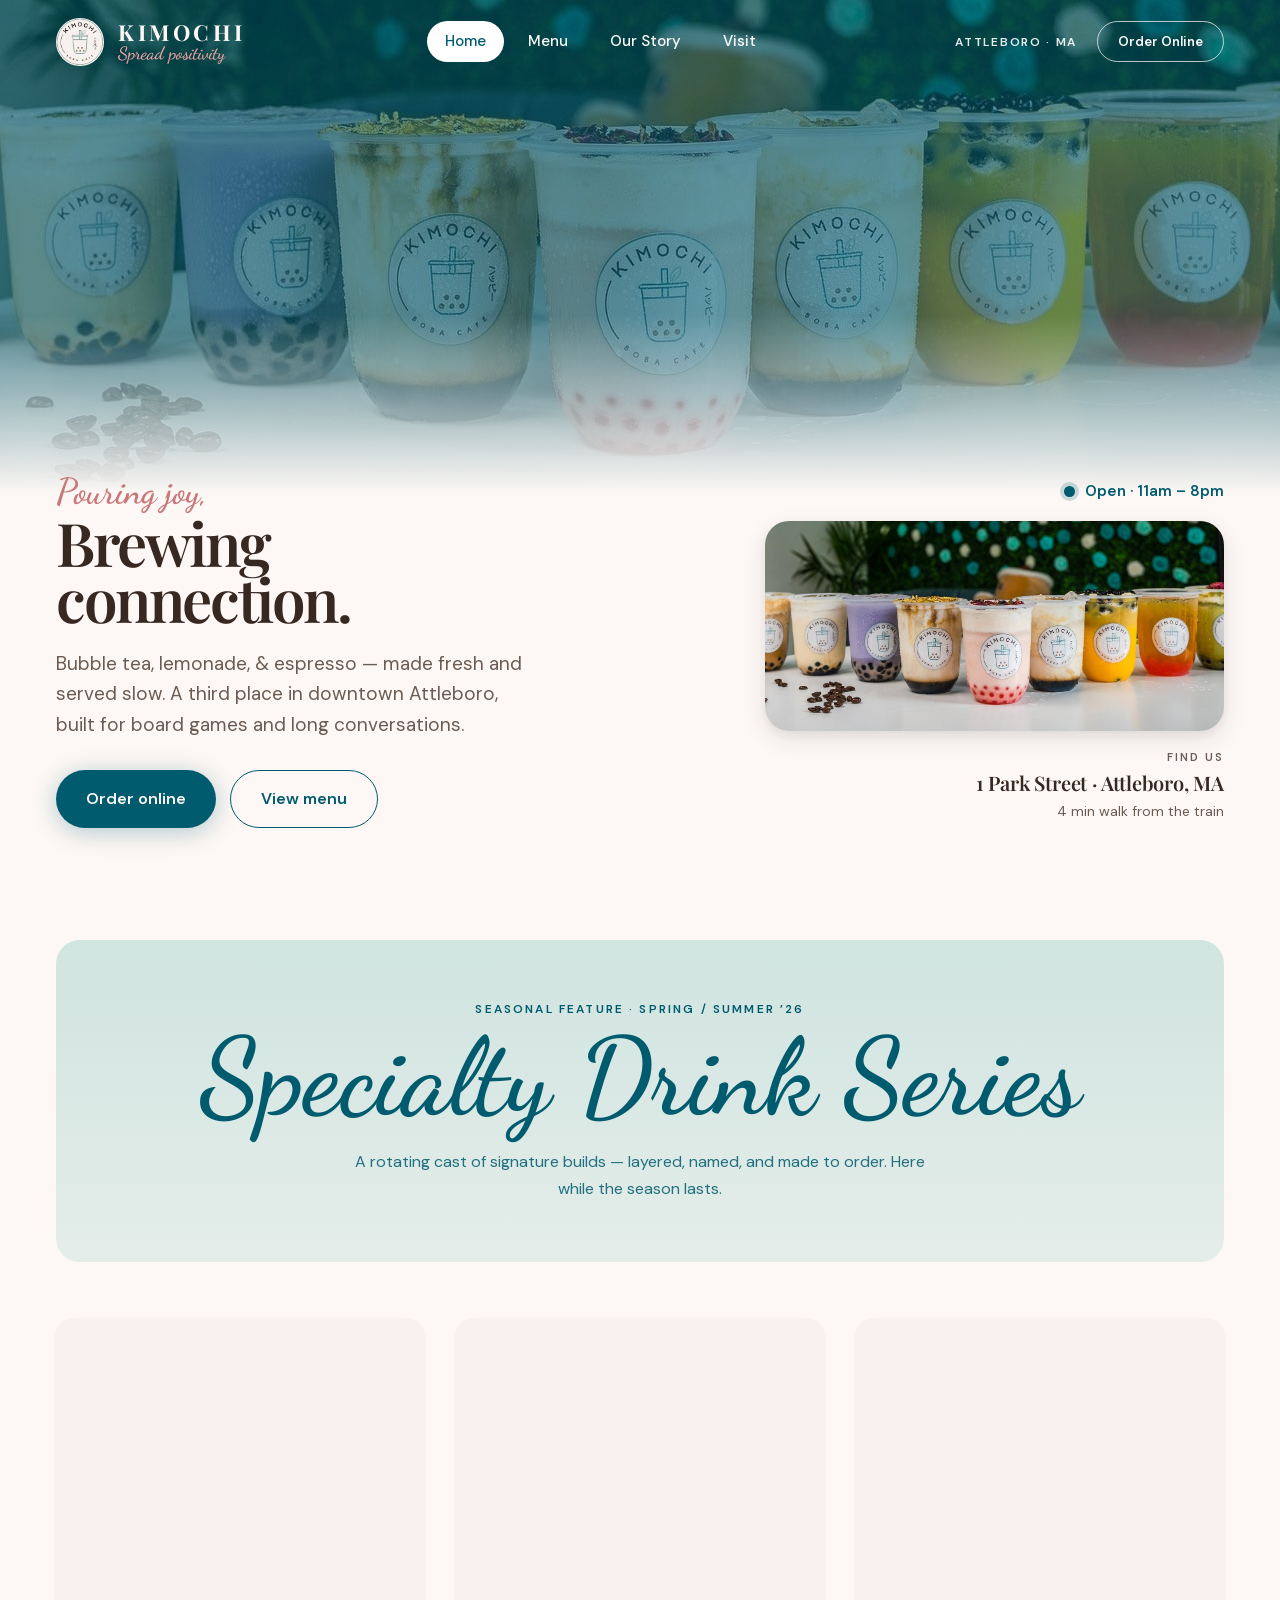
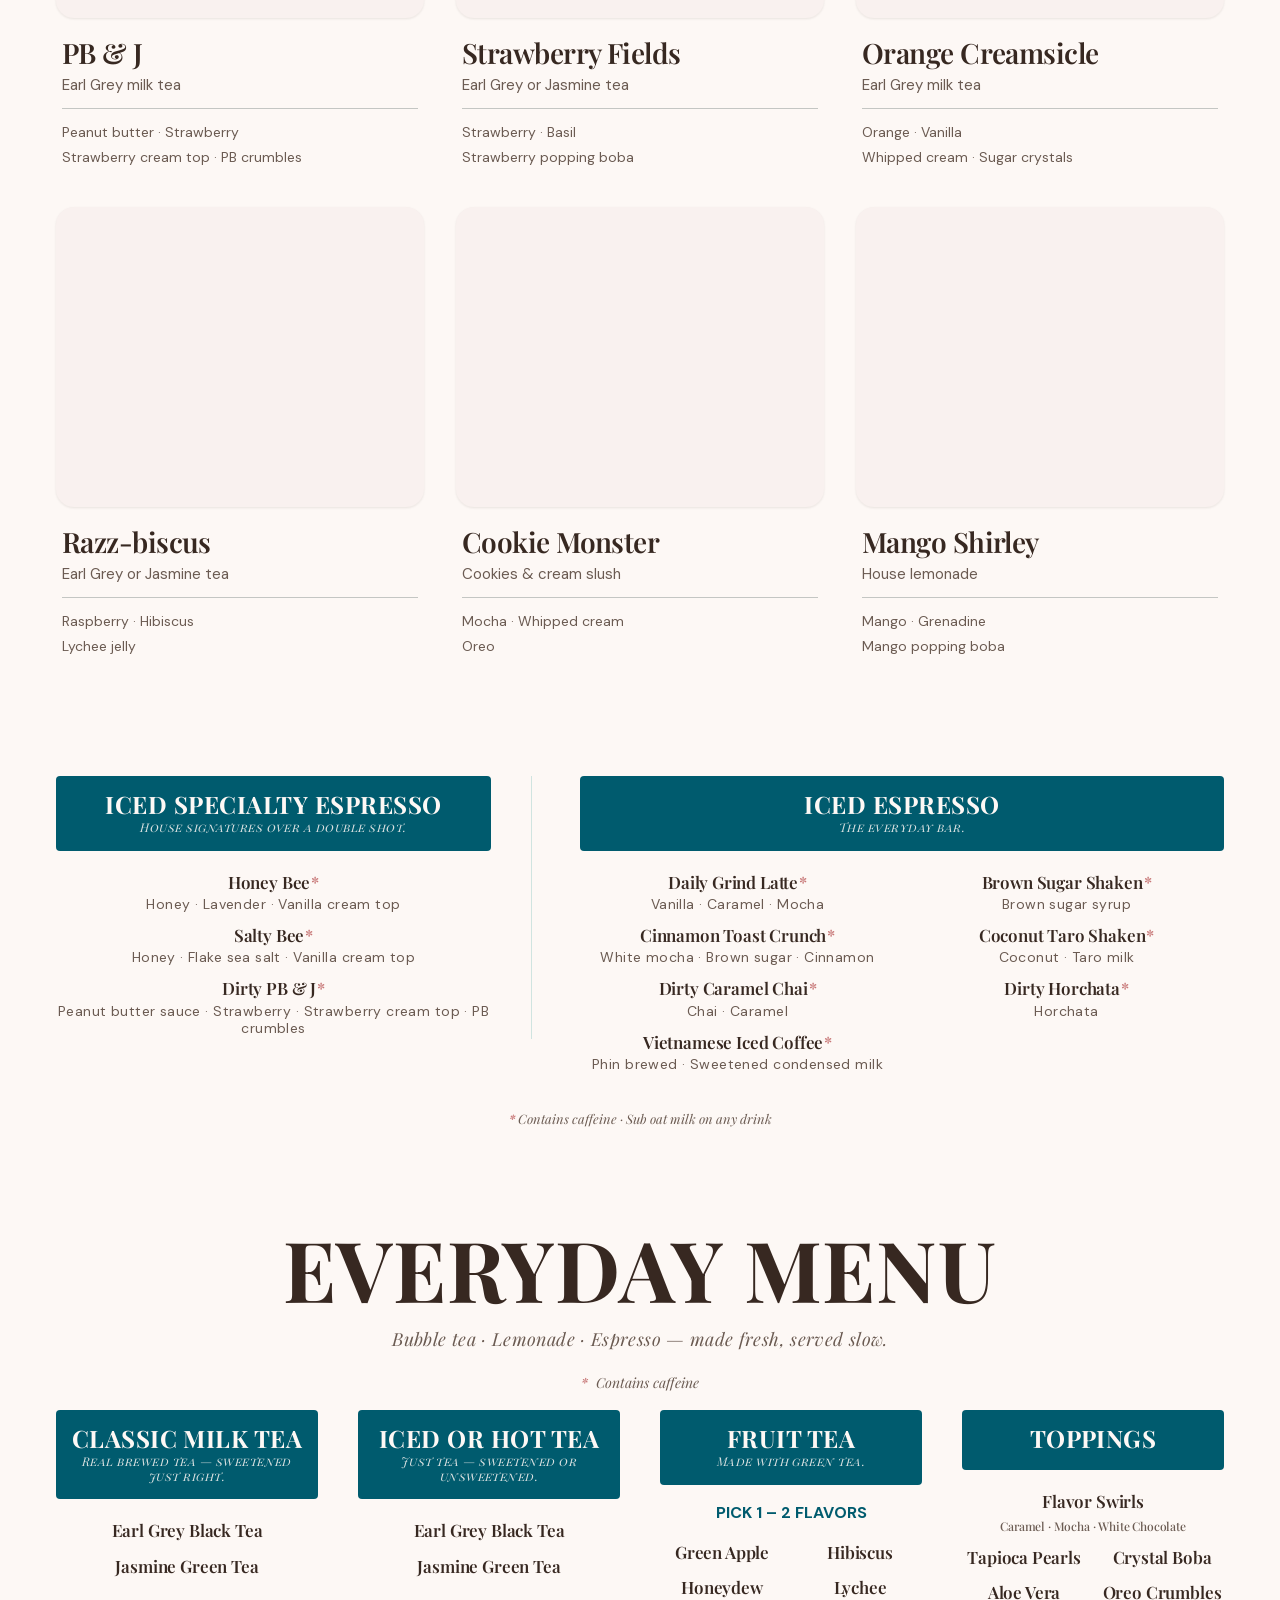
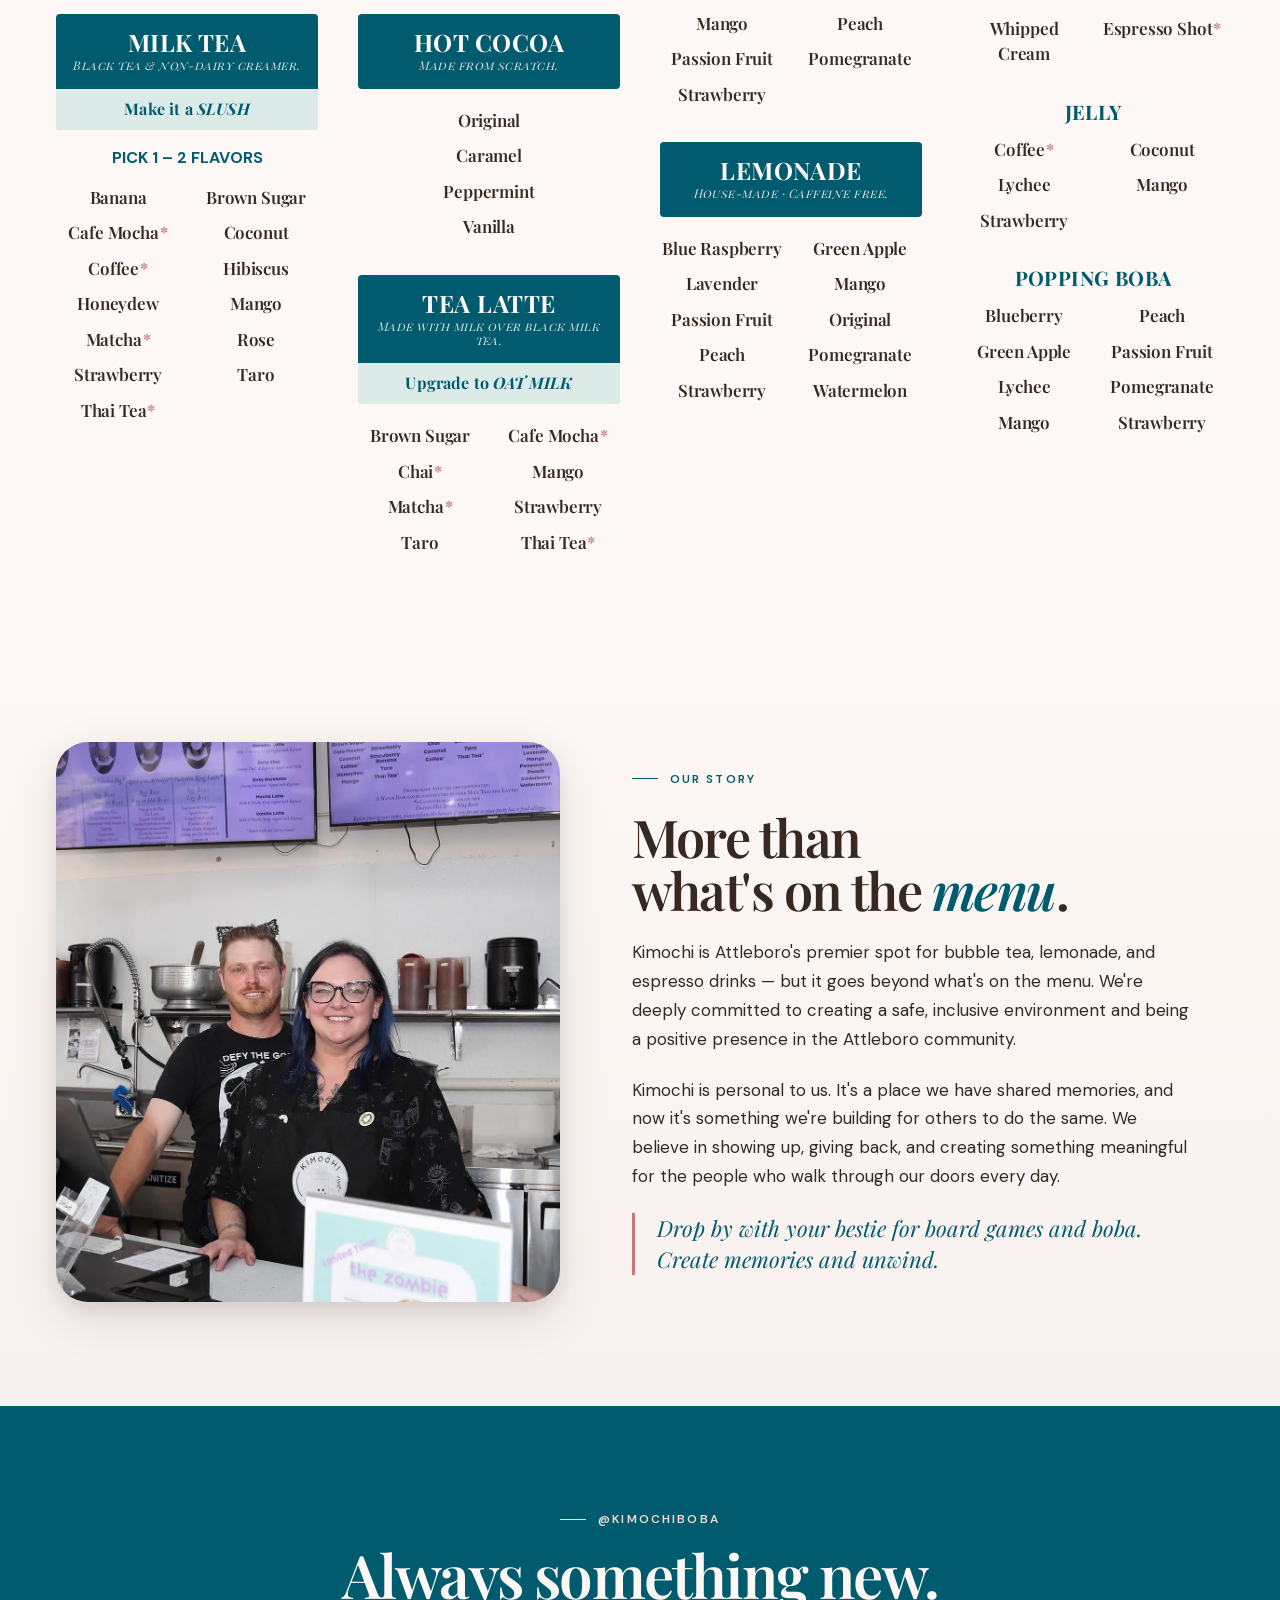
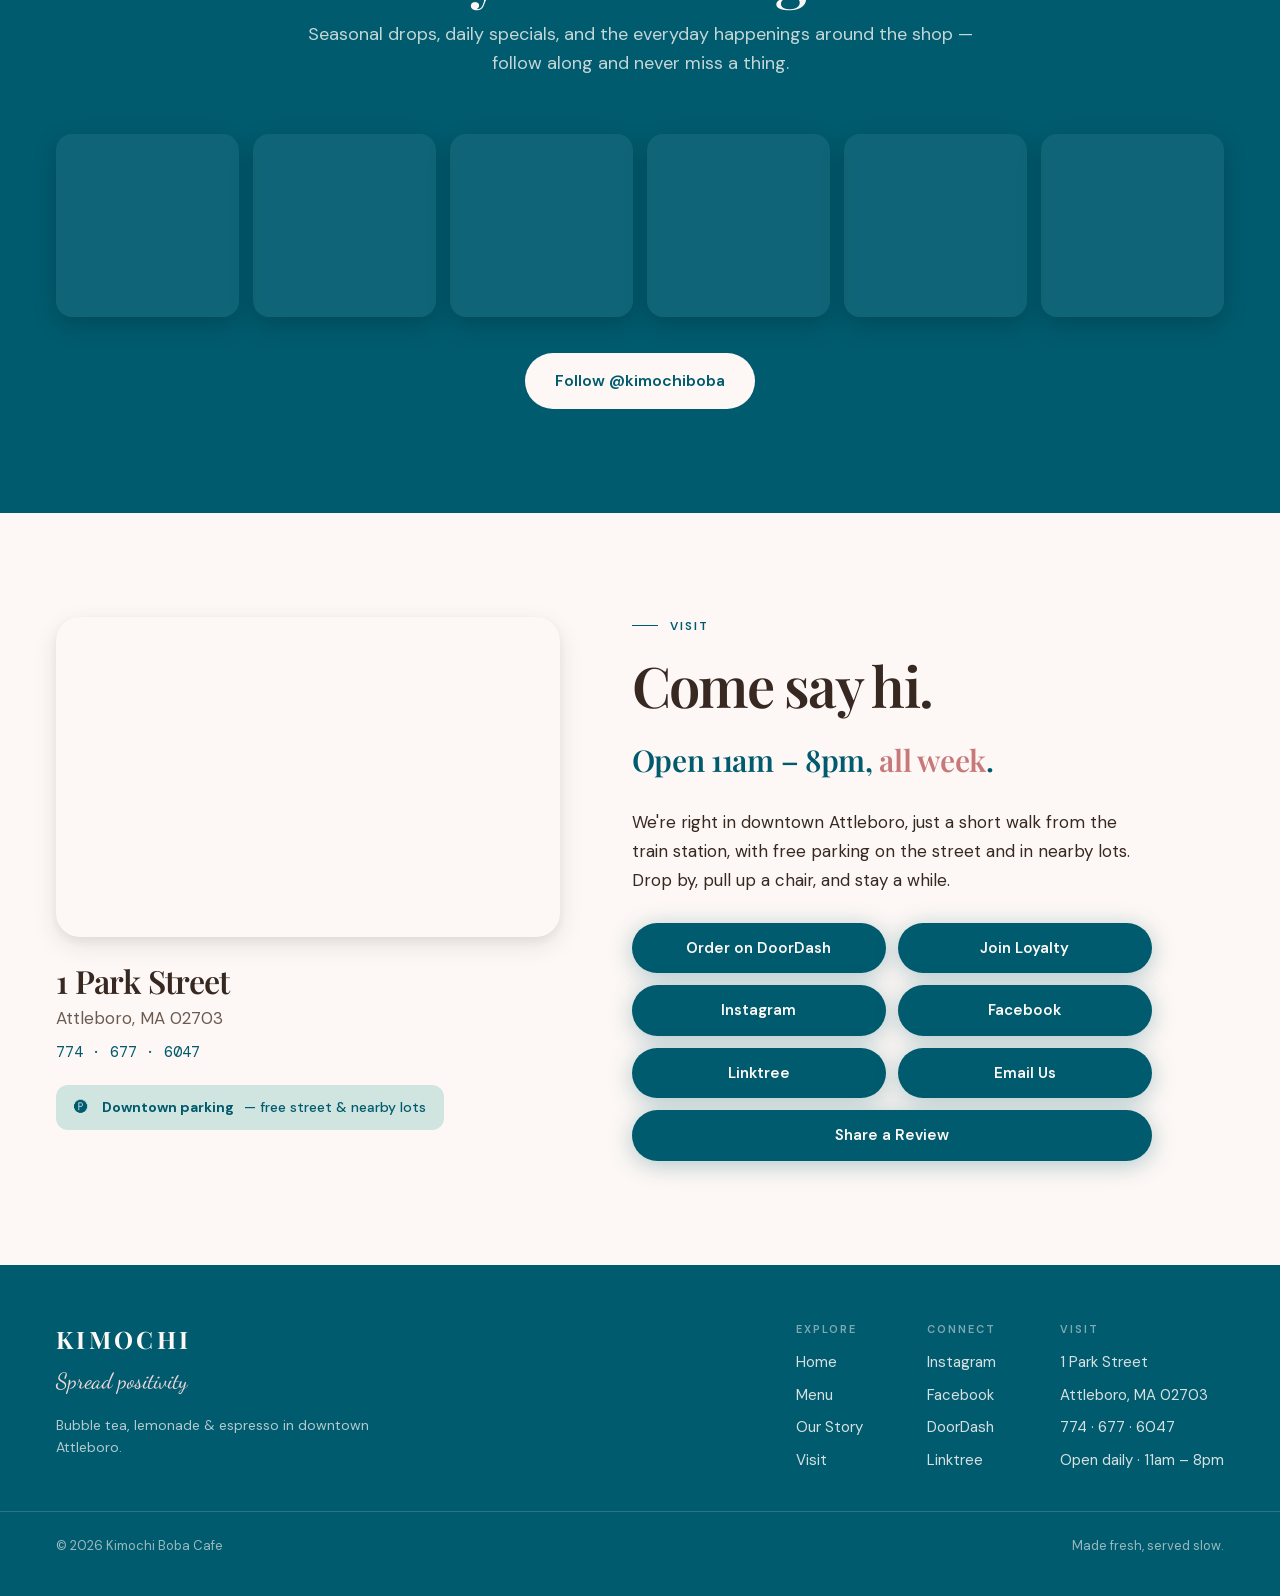
==== index.html @ 14c28354 "cleaned up folder" ====
<!DOCTYPE html>
<html lang="en">
<head>
  <meta charset="utf-8">
  <meta name="viewport" content="width=device-width, initial-scale=1">
  <title>Kimochi Boba Cafe · Attleboro, MA</title>
  <link rel="stylesheet" href="styles.css">
</head>
<body>

  <!-- ───────────── Header ───────────── -->
  <header class="site-header">
    <a class="brand" href="#home">
      <img class="brand-logo" src="assets/logo.jpg" alt="Kimochi Boba Cafe">
      <span class="brand-text">
        <span class="brand-name">Kimochi</span>
        <span class="brand-tagline">Spread positivity</span>
      </span>
    </a>
    <nav class="nav">
      <a href="#home" class="active">Home</a>
      <a href="#menu">Menu</a>
      <a href="#story">Our Story</a>
      <a href="#visit">Visit</a>
    </nav>
    <div class="header-right">
      <span class="header-locale">Attleboro · MA</span>
      <a class="btn btn--sm btn--ghost-light" href="#" id="order-btn">Order Online</a>
    </div>
  </header>

  <!-- ───────────── Hero ───────────── -->
  <section id="home" class="hero" data-screen-label="Hero">
    <div class="hero-photo" aria-hidden="true">
      <div class="hero-scrim"></div>
    </div>
    <div class="hero-content">
      <div class="hero-main">
        <span class="hero-script">Pouring joy,</span>
        <h1 class="hero-title">Brewing<br>connection.</h1>
        <p class="hero-lead">Bubble tea, lemonade, &amp; espresso — made fresh and served slow. A third place in downtown Attleboro, built for board games and long conversations.</p>
        <div class="hero-ctas">
          <a class="btn btn--primary btn--lg" href="#">Order online</a>
          <a class="btn btn--ghost btn--lg" href="#menu">View menu</a>
        </div>
      </div>
      <div class="hero-aside">
        <span class="hero-status">
          <span class="status-dot"></span>Open · 11am – 8pm
        </span>
        <div class="hero-map">
          <img src="assets/hero-image.jpg" style="width:100%;height:100%;object-fit:cover;display:block" alt="">
        </div>
        <div class="hero-find">
          <span class="find-label">Find us</span>
          <span class="find-address">1 Park Street · Attleboro, MA</span>
          <span class="find-note">4 min walk from the train</span>
        </div>
      </div>
    </div>
  </section>

  <!-- ───────────── Menu (rendered by site-components.js) ───────────── -->
  <section id="menu" class="menu-section" data-screen-label="Menu"></section>

  <!-- ───────────── Our Story ───────────── -->
  <section id="story" class="section story" data-screen-label="Our Story">
    <div class="wrap story-inner">
      <div class="story-media">
        <div class="story-photo">
          <img src="assets/kimochi owners.jpg" style="width:100%;height:100%;object-fit:cover;display:block" alt="Kimochi owners">
        </div>
        <div class="story-ring" aria-hidden="true"></div>
      </div>
      <div class="story-text">
        <span class="eyebrow">Our Story</span>
        <h2 class="story-title">More than<br>what's on the <em>menu</em>.</h2>
        <p>Kimochi is Attleboro's premier spot for bubble tea, lemonade, and espresso drinks — but it goes beyond what's on the menu. We're deeply committed to creating a safe, inclusive environment and being a positive presence in the Attleboro community.</p>
        <p>Kimochi is personal to us. It's a place we have shared memories, and now it's something we're building for others to do the same. We believe in showing up, giving back, and creating something meaningful for the people who walk through our doors every day.</p>
        <p class="story-quote">Drop by with your bestie for board games and boba. Create memories and unwind.</p>
      </div>
    </div>
  </section>

  <!-- ───────────── Instagram ───────────── -->
  <section id="instagram" class="section instagram" data-screen-label="Instagram">
    <div class="wrap">
      <div class="section-head">
        <span class="eyebrow">@kimochiboba</span>
        <h2 class="section-title">Always something new.</h2>
        <p class="section-lead">Seasonal drops, daily specials, and the everyday happenings around the shop — follow along and never miss a thing.</p>
      </div>
      <div class="instagram-grid">
        <div class="instagram-cell"></div>
        <div class="instagram-cell"></div>
        <div class="instagram-cell"></div>
        <div class="instagram-cell"></div>
        <div class="instagram-cell"></div>
        <div class="instagram-cell"></div>
      </div>
      <div class="instagram-footer">
        <a class="btn btn--primary btn--lg" href="https://instagram.com/kimochiboba" target="_blank" rel="noopener">Follow @kimochiboba</a>
      </div>
    </div>
  </section>

  <!-- ───────────── Visit ───────────── -->
  <section id="visit" class="section visit" data-screen-label="Visit">
    <div class="wrap visit-inner">
      <div class="visit-left">
        <div class="visit-map"></div>
        <div class="visit-address">
          <h3>1 Park Street</h3>
          <p>Attleboro, MA 02703</p>
          <a href="tel:7746776047">774 · 677 · 6047</a>
        </div>
        <span class="visit-parking">🅟&#xFE0E;&nbsp; <b>Downtown parking</b> — free street &amp; nearby lots</span>
      </div>
      <div class="visit-right">
        <span class="eyebrow">Visit</span>
        <h2 class="visit-title">Come say hi.</h2>
        <p class="visit-hours">Open 11am – 8pm, <span>all week</span>.</p>
        <p class="visit-copy">We're right in downtown Attleboro, just a short walk from the train station, with free parking on the street and in nearby lots. Drop by, pull up a chair, and stay a while.</p>
        <div class="visit-actions">
          <a class="btn btn--primary" href="#">Order on DoorDash</a>
          <a class="btn btn--primary" href="#">Join Loyalty</a>
          <a class="btn btn--primary" href="https://instagram.com/kimochiboba" target="_blank" rel="noopener">Instagram</a>
          <a class="btn btn--primary" href="#">Facebook</a>
          <a class="btn btn--primary" href="#">Linktree</a>
          <a class="btn btn--primary" href="mailto:hello@kimochiboba.com">Email Us</a>
          <a class="btn btn--primary btn--wide" href="#">Share a Review</a>
        </div>
      </div>
    </div>
  </section>

  <!-- ───────────── Footer ───────────── -->
  <footer class="footer">
    <div class="wrap footer-inner">
      <div class="footer-brand">
        <span class="footer-name">Kimochi</span>
        <span class="footer-tagline">Spread positivity</span>
        <p style="font-size:14px;color:rgba(253,248,245,0.7);margin:8px 0 0;line-height:1.6">Bubble tea, lemonade &amp; espresso in downtown Attleboro.</p>
      </div>
      <div class="footer-cols">
        <div class="footer-col">
          <h5>Explore</h5>
          <a href="#home">Home</a>
          <a href="#menu">Menu</a>
          <a href="#story">Our Story</a>
          <a href="#visit">Visit</a>
        </div>
        <div class="footer-col">
          <h5>Connect</h5>
          <a href="https://instagram.com/kimochiboba" target="_blank" rel="noopener">Instagram</a>
          <a href="#">Facebook</a>
          <a href="#">DoorDash</a>
          <a href="#">Linktree</a>
        </div>
        <div class="footer-col">
          <h5>Visit</h5>
          <span>1 Park Street</span>
          <span>Attleboro, MA 02703</span>
          <span>774 · 677 · 6047</span>
          <span>Open daily · 11am – 8pm</span>
        </div>
      </div>
    </div>
    <div class="wrap footer-base">
      <span>© 2026 Kimochi Boba Cafe</span>
      <span>Made fresh, served slow.</span>
    </div>
  </footer>

  <script src="menu-data.js"></script>
  <script src="site-components.js"></script>
</body>
</html>
---- styles.css ----
/* Menu page — scoped styles atop tokens (reuses hp-header from hero-styles.css) */
/* ============================================================
   Kimochi Boba Cafe — Design Tokens
   Logo-accurate: matcha-sage primary, blush ring accent,
   warm cream base, warm rose Japanese script red.
   ============================================================ */

/* --- Webfonts (local) ----------------------------------------- */
@font-face {
  font-family: "Playfair Display";
  src: url("fonts/PlayfairDisplay-VariableFont_wght.ttf") format("truetype-variations");
  font-weight: 400 900;
  font-style: normal;
  font-display: swap;
}

@font-face {
  font-family: "Playfair Display";
  src: url("fonts/PlayfairDisplay-Italic-VariableFont_wght.ttf") format("truetype-variations");
  font-weight: 400 900;
  font-style: italic;
  font-display: swap;
}

@font-face {
  font-family: "Dancing Script";
  src: url("fonts/DancingScript-VariableFont_wght.ttf") format("truetype-variations");
  font-weight: 400 700;
  font-style: normal;
  font-display: swap;
}

/* DM Sans and DM Mono are loaded from Google Fonts because the user
   did not provide those font files. Include the line below in <head>:
   <link rel="stylesheet"
     href="https://fonts.googleapis.com/css2?family=DM+Mono:wght@400;500&family=DM+Sans:wght@400;500;600;700&display=swap">
*/

:root {
  /* ----- Color · Base (warm neutrals from logo interior) ----- */
  --color-cream: #FDF8F5;
  /* page bg — warm off-white */
  --color-milk: #F9F1EF;
  /* secondary warm surface */
  --color-pearl: #FFFFFF;
  /* pure white cards */
  --color-ink: #372821;
  /* primary text — warm near-black */
  --color-stone: #6B5B52;
  /* secondary text / muted */
  --color-fog: #C4C6C3;
  /* logo ring — borders, dividers */

  /* ----- Color · Brand Matcha (primary — logo cup/leaf) ----- */
  --color-matcha: #005B6E;
  /* primary deep teal */
  --color-matcha-light: #4B8A95;
  /* mid */
  --color-matcha-pale: #D0E4E0;
  /* leaf wash */
  --color-matcha-dark: #00485A;
  /* cta */
  --color-matcha-deep: #003442;
  /* hover / active */

  /* ----- Color · Brand Blush (accent — logo ring) ----- */
  --color-blush: #F2EAE8;
  --color-blush-mid: #E0D0CC;
  --color-blush-deep: #C4A8A4;

  /* ----- Color · Brand Rose (logo Japanese script red) ----- */
  --color-rose: #C87878;
  --color-rose-light: #F2DADA;
  --color-rose-dark: #9E4C4C;

  /* ----- Color · Drink Flavors ----- */
  --color-mango: #F0C060;
  --color-mango-light: #FAE8B0;
  --color-mango-dark: #C8902A;

  --color-taro: #C9A8D4;
  --color-taro-light: #EBD9F4;
  --color-taro-dark: #8B6BA8;

  --color-brown-sugar: #8B5E3C;
  --color-brown-sugar-light: #D4A882;

  /* ----- Color · Semantic ----- */
  --bg: var(--color-cream);
  --surface: var(--color-pearl);
  --surface-alt: var(--color-milk);
  --fg: var(--color-ink);
  --fg-muted: var(--color-stone);
  --fg-disabled: var(--color-fog);
  --border: var(--color-fog);
  --accent-primary: var(--color-matcha);
  --accent-secondary: var(--color-blush);
  --accent-highlight: var(--color-rose);
  --cta: var(--color-matcha);
  --cta-hover: var(--color-matcha-dark);
  --cta-fg: var(--color-cream);

  /* ----- Type · Families ----- */
  --font-display: "Playfair Display", Georgia, "Times New Roman", serif;
  --font-body: "DM Sans", "Helvetica Neue", Arial, sans-serif;
  --font-accent: "Dancing Script", "Brush Script MT", cursive;
  --font-mono: "DM Mono", ui-monospace, "SF Mono", Menlo, monospace;

  /* ----- Type · Sizes ----- */
  --fs-xs: 0.75rem;
  /* 12px */
  --fs-sm: 0.875rem;
  /* 14px */
  --fs-base: 1rem;
  /* 16px */
  --fs-md: 1.125rem;
  /* 18px */
  --fs-lg: 1.25rem;
  /* 20px */
  --fs-xl: 1.5rem;
  /* 24px */
  --fs-2xl: 2rem;
  /* 32px */
  --fs-3xl: 2.5rem;
  /* 40px */
  --fs-4xl: 3.5rem;
  /* 56px */
  --fs-5xl: 5rem;
  /* 80px */

  /* ----- Type · Weights ----- */
  --fw-regular: 400;
  --fw-medium: 500;
  --fw-semibold: 600;
  --fw-bold: 700;
  --fw-extrabold: 800;

  /* ----- Type · Line height ----- */
  --lh-tight: 1.15;
  --lh-snug: 1.3;
  --lh-normal: 1.5;
  --lh-relaxed: 1.7;
  --lh-loose: 2;

  /* ----- Type · Tracking ----- */
  --ls-tight: -0.03em;
  --ls-normal: 0em;
  --ls-wide: 0.06em;
  --ls-widest: 0.15em;

  /* ----- Spacing scale ----- */
  --space-1: 4px;
  --space-2: 8px;
  --space-3: 12px;
  --space-4: 16px;
  --space-5: 20px;
  --space-6: 24px;
  --space-8: 32px;
  --space-10: 40px;
  --space-12: 48px;
  --space-16: 64px;
  --space-20: 80px;
  --space-24: 96px;
  --space-32: 128px;

  /* ----- Border radius ----- */
  --radius-none: 0px;
  --radius-sm: 6px;
  --radius-base: 12px;
  --radius-md: 16px;
  --radius-lg: 24px;
  --radius-xl: 32px;
  --radius-pill: 9999px;
  --radius-circle: 50%;

  /* ----- Borders ----- */
  --bw-thin: 1px;
  --bw-base: 1.5px;
  --bw-thick: 2px;

  /* ----- Shadows ----- */
  --shadow-sm: 0 1px 3px rgba(45, 40, 37, 0.06), 0 1px 2px rgba(45, 40, 37, 0.04);
  --shadow-base: 0 4px 12px rgba(45, 40, 37, 0.08), 0 2px 4px rgba(45, 40, 37, 0.04);
  --shadow-md: 0 8px 24px rgba(45, 40, 37, 0.10), 0 4px 8px rgba(45, 40, 37, 0.06);
  --shadow-lg: 0 16px 48px rgba(45, 40, 37, 0.12), 0 8px 16px rgba(45, 40, 37, 0.08);
  --shadow-matcha-glow: 0 4px 24px rgba(0, 91, 110, 0.30);
  --shadow-blush-glow: 0 4px 20px rgba(194, 168, 164, 0.40);

  /* ----- Motion ----- */
  --dur-instant: 80ms;
  --dur-fast: 150ms;
  --dur-base: 250ms;
  --dur-slow: 400ms;
  --dur-slower: 600ms;
  --ease-out: cubic-bezier(0.0, 0.0, 0.2, 1);
  --ease-in-out: cubic-bezier(0.4, 0.0, 0.2, 1);
  --ease-spring: cubic-bezier(0.34, 1.56, 0.64, 1);
  --ease-bounce: cubic-bezier(0.68, -0.55, 0.265, 1.55);

  /* ----- Breakpoints (reference) ----- */
  --bp-sm: 480px;
  --bp-md: 768px;
  --bp-lg: 1024px;
  --bp-xl: 1280px;
  --bp-2xl: 1536px;

  /* ----- z-index ----- */
  --z-base: 0;
  --z-raised: 10;
  --z-dropdown: 100;
  --z-sticky: 200;
  --z-overlay: 300;
  --z-modal: 400;
  --z-toast: 500;
}

/* ============================================================
   Semantic element styles — drop-in base for any HTML doc
   ============================================================ */

html,
body {
  background: var(--bg);
  color: var(--fg);
  font-family: var(--font-body);
  font-size: var(--fs-base);
  line-height: var(--lh-normal);
  -webkit-font-smoothing: antialiased;
  text-rendering: optimizeLegibility;
}

h1,
h2,
h3,
h4 {
  font-family: var(--font-display);
  color: var(--fg);
  line-height: var(--lh-tight);
  letter-spacing: var(--ls-tight);
  margin: 0;
  font-weight: var(--fw-semibold);
}

h1 {
  font-size: var(--fs-4xl);
}

h2 {
  font-size: var(--fs-3xl);
}

h3 {
  font-size: var(--fs-2xl);
}

h4 {
  font-size: var(--fs-xl);
  font-weight: var(--fw-medium);
}

h5,
h6 {
  font-family: var(--font-body);
  font-weight: var(--fw-semibold);
  letter-spacing: var(--ls-widest);
  text-transform: uppercase;
  font-size: var(--fs-sm);
  color: var(--fg-muted);
  margin: 0;
}

p {
  font-size: var(--fs-base);
  line-height: var(--lh-relaxed);
  color: var(--fg);
  margin: 0;
}

.lead {
  font-size: var(--fs-md);
  line-height: var(--lh-relaxed);
  color: var(--fg-muted);
}

.script {
  font-family: var(--font-accent);
  font-weight: var(--fw-regular);
  color: var(--accent-highlight);
  font-size: var(--fs-2xl);
  line-height: var(--lh-snug);
}

.eyebrow {
  font-family: var(--font-body);
  font-size: var(--fs-xs);
  font-weight: var(--fw-semibold);
  letter-spacing: var(--ls-widest);
  text-transform: uppercase;
  color: var(--accent-primary);
}

code,
kbd,
samp,
pre,
.price {
  font-family: var(--font-mono);
  font-size: 0.95em;
}

a {
  color: var(--accent-primary);
  text-decoration: underline;
  text-underline-offset: 3px;
  text-decoration-thickness: 1px;
  text-decoration-color: color-mix(in srgb, var(--accent-primary) 40%, transparent);
  transition: color var(--dur-fast) var(--ease-out),
    text-decoration-color var(--dur-fast) var(--ease-out);
}

a:hover {
  color: var(--cta-hover);
  text-decoration-color: currentColor;
}

hr {
  border: 0;
  border-top: var(--bw-thin) solid var(--border);
  margin: var(--space-8) 0;
}

::selection {
  background: var(--color-matcha-pale);
  color: var(--color-matcha);
}

/* Focus ring + form-input focus glow keep the new teal alpha */
:root {
  --focus-ring: 0 0 0 3px rgba(0, 91, 110, 0.22);
}

/* latin-ext */
@font-face {
  font-family: 'DM Mono';
  font-style: normal;
  font-weight: 400;
  font-display: swap;
  src: url("fonts/dm-mono-400-latin-ext.woff2") format('woff2');
  unicode-range: U+0100-02BA, U+02BD-02C5, U+02C7-02CC, U+02CE-02D7, U+02DD-02FF, U+0304, U+0308, U+0329, U+1D00-1DBF, U+1E00-1E9F, U+1EF2-1EFF, U+2020, U+20A0-20AB, U+20AD-20C0, U+2113, U+2C60-2C7F, U+A720-A7FF;
}

/* latin */
@font-face {
  font-family: 'DM Mono';
  font-style: normal;
  font-weight: 400;
  font-display: swap;
  src: url("fonts/dm-mono-400-latin.woff2") format('woff2');
  unicode-range: U+0000-00FF, U+0131, U+0152-0153, U+02BB-02BC, U+02C6, U+02DA, U+02DC, U+0304, U+0308, U+0329, U+2000-206F, U+20AC, U+2122, U+2191, U+2193, U+2212, U+2215, U+FEFF, U+FFFD;
}

/* latin-ext */
@font-face {
  font-family: 'DM Mono';
  font-style: normal;
  font-weight: 500;
  font-display: swap;
  src: url("fonts/dm-mono-500-latin-ext.woff2") format('woff2');
  unicode-range: U+0100-02BA, U+02BD-02C5, U+02C7-02CC, U+02CE-02D7, U+02DD-02FF, U+0304, U+0308, U+0329, U+1D00-1DBF, U+1E00-1E9F, U+1EF2-1EFF, U+2020, U+20A0-20AB, U+20AD-20C0, U+2113, U+2C60-2C7F, U+A720-A7FF;
}

/* latin */
@font-face {
  font-family: 'DM Mono';
  font-style: normal;
  font-weight: 500;
  font-display: swap;
  src: url("fonts/dm-mono-500-latin.woff2") format('woff2');
  unicode-range: U+0000-00FF, U+0131, U+0152-0153, U+02BB-02BC, U+02C6, U+02DA, U+02DC, U+0304, U+0308, U+0329, U+2000-206F, U+20AC, U+2122, U+2191, U+2193, U+2212, U+2215, U+FEFF, U+FFFD;
}

/* latin-ext */
@font-face {
  font-family: 'DM Sans';
  font-style: normal;
  font-weight: 400;
  font-display: swap;
  src: url("fonts/dm-sans-400-latin-ext.woff2") format('woff2');
  unicode-range: U+0100-02BA, U+02BD-02C5, U+02C7-02CC, U+02CE-02D7, U+02DD-02FF, U+0304, U+0308, U+0329, U+1D00-1DBF, U+1E00-1E9F, U+1EF2-1EFF, U+2020, U+20A0-20AB, U+20AD-20C0, U+2113, U+2C60-2C7F, U+A720-A7FF;
}

/* latin */
@font-face {
  font-family: 'DM Sans';
  font-style: normal;
  font-weight: 400;
  font-display: swap;
  src: url("fonts/dm-sans-400-latin.woff2") format('woff2');
  unicode-range: U+0000-00FF, U+0131, U+0152-0153, U+02BB-02BC, U+02C6, U+02DA, U+02DC, U+0304, U+0308, U+0329, U+2000-206F, U+20AC, U+2122, U+2191, U+2193, U+2212, U+2215, U+FEFF, U+FFFD;
}

/* latin-ext */
@font-face {
  font-family: 'DM Sans';
  font-style: normal;
  font-weight: 500;
  font-display: swap;
  src: url("fonts/dm-sans-400-latin-ext.woff2") format('woff2');
  unicode-range: U+0100-02BA, U+02BD-02C5, U+02C7-02CC, U+02CE-02D7, U+02DD-02FF, U+0304, U+0308, U+0329, U+1D00-1DBF, U+1E00-1E9F, U+1EF2-1EFF, U+2020, U+20A0-20AB, U+20AD-20C0, U+2113, U+2C60-2C7F, U+A720-A7FF;
}

/* latin */
@font-face {
  font-family: 'DM Sans';
  font-style: normal;
  font-weight: 500;
  font-display: swap;
  src: url("fonts/dm-sans-400-latin.woff2") format('woff2');
  unicode-range: U+0000-00FF, U+0131, U+0152-0153, U+02BB-02BC, U+02C6, U+02DA, U+02DC, U+0304, U+0308, U+0329, U+2000-206F, U+20AC, U+2122, U+2191, U+2193, U+2212, U+2215, U+FEFF, U+FFFD;
}

/* latin-ext */
@font-face {
  font-family: 'DM Sans';
  font-style: normal;
  font-weight: 600;
  font-display: swap;
  src: url("fonts/dm-sans-400-latin-ext.woff2") format('woff2');
  unicode-range: U+0100-02BA, U+02BD-02C5, U+02C7-02CC, U+02CE-02D7, U+02DD-02FF, U+0304, U+0308, U+0329, U+1D00-1DBF, U+1E00-1E9F, U+1EF2-1EFF, U+2020, U+20A0-20AB, U+20AD-20C0, U+2113, U+2C60-2C7F, U+A720-A7FF;
}

/* latin */
@font-face {
  font-family: 'DM Sans';
  font-style: normal;
  font-weight: 600;
  font-display: swap;
  src: url("fonts/dm-sans-400-latin.woff2") format('woff2');
  unicode-range: U+0000-00FF, U+0131, U+0152-0153, U+02BB-02BC, U+02C6, U+02DA, U+02DC, U+0304, U+0308, U+0329, U+2000-206F, U+20AC, U+2122, U+2191, U+2193, U+2212, U+2215, U+FEFF, U+FFFD;
}

/* latin-ext */
@font-face {
  font-family: 'DM Sans';
  font-style: normal;
  font-weight: 700;
  font-display: swap;
  src: url("fonts/dm-sans-400-latin-ext.woff2") format('woff2');
  unicode-range: U+0100-02BA, U+02BD-02C5, U+02C7-02CC, U+02CE-02D7, U+02DD-02FF, U+0304, U+0308, U+0329, U+1D00-1DBF, U+1E00-1E9F, U+1EF2-1EFF, U+2020, U+20A0-20AB, U+20AD-20C0, U+2113, U+2C60-2C7F, U+A720-A7FF;
}

/* latin */
@font-face {
  font-family: 'DM Sans';
  font-style: normal;
  font-weight: 700;
  font-display: swap;
  src: url("fonts/dm-sans-400-latin.woff2") format('woff2');
  unicode-range: U+0000-00FF, U+0131, U+0152-0153, U+02BB-02BC, U+02C6, U+02DA, U+02DC, U+0304, U+0308, U+0329, U+2000-206F, U+20AC, U+2122, U+2191, U+2193, U+2212, U+2215, U+FEFF, U+FFFD;
}


* {
  box-sizing: border-box;
}

/* The artboard root — fixed width, content-driven height */
.menu-page {
  position: relative;
  width: 100%;
  background: var(--bg);
  color: var(--fg);
  font-family: var(--font-body);
  overflow: hidden;
  padding-top: 80px;
}

/* ─── Shared menu hero (intro) ─── */
.menu-intro {
  position: relative;
  padding: 56px 80px 32px;
  text-align: center;
}

.menu-intro-eyebrow {
  display: inline-flex;
  align-items: center;
  gap: 12px;
  font-size: 12px;
  font-weight: 600;
  letter-spacing: 0.18em;
  text-transform: uppercase;
  color: var(--accent-primary);
  margin-bottom: 18px;
}

.menu-intro-eyebrow::before,
.menu-intro-eyebrow::after {
  content: "";
  width: 28px;
  height: 1px;
  background: var(--accent-primary);
}

.menu-intro-title {
  font-family: var(--font-display);
  font-weight: 500;
  font-size: 84px;
  line-height: 0.98;
  letter-spacing: -0.03em;
  margin: 0;
  color: var(--color-ink);
}

.menu-intro-title em {
  font-style: italic;
  color: var(--color-matcha);
}

.menu-intro-title .script {
  display: block;
  font-family: var(--font-accent);
  font-weight: 500;
  color: var(--accent-highlight);
  font-size: 56px;
  line-height: 1;
  margin-top: 8px;
  letter-spacing: 0;
}

.menu-intro-lead {
  margin: 18px auto 0;
  max-width: 560px;
  font-size: 17px;
  line-height: 1.65;
  color: var(--fg-muted);
}

/* ─── Filter chip rail (A, B) ─── */
.menu-chips {
  display: flex;
  gap: 8px;
  flex-wrap: wrap;
  justify-content: center;
  margin: 28px auto 0;
  padding: 0 80px;
}

.menu-chip {
  font-family: var(--font-body);
  font-size: 13px;
  font-weight: 500;
  padding: 9px 18px;
  border-radius: var(--radius-pill);
  border: 1px solid var(--border);
  background: var(--surface);
  color: var(--fg);
  cursor: pointer;
  transition: all .2s var(--ease-out);
}

.menu-chip:hover {
  border-color: var(--accent-primary);
  color: var(--accent-primary);
}

.menu-chip.is-active {
  background: var(--cta);
  color: var(--cta-fg);
  border-color: var(--cta);
  box-shadow: var(--shadow-matcha-glow);
}

/* Legend pill (caffeine) */
.menu-key {
  display: inline-flex;
  align-items: center;
  gap: 8px;
  font-size: 12px;
  color: var(--fg-muted);
  letter-spacing: 0.04em;
}

.menu-key-star {
  font-family: var(--font-display);
  font-weight: 600;
  color: var(--accent-highlight);
  font-size: 16px;
  line-height: 1;
}

/* ═══════════════════════════════════════════════════════
   A — Editorial column menu
   Quiet, narrow centered measure, generous whitespace.
   ═══════════════════════════════════════════════════════ */
.menu-a-body {
  max-width: 1080px;
  margin: 0 auto;
  padding: 24px 80px 96px;
}

.menu-a-section {
  padding: 56px 0;
  border-top: 1px solid var(--border);
}

.menu-a-section:first-child {
  border-top: 0;
  padding-top: 32px;
}

.menu-a-section--inner {
  display: grid;
  grid-template-columns: 280px 1fr;
  gap: 64px;
  align-items: start;
}

.menu-a-section-head {
  position: sticky;
  top: 96px;
}

.menu-a-section-num {
  font-family: var(--font-mono);
  font-size: 12px;
  color: var(--fg-muted);
  letter-spacing: 0.12em;
  display: block;
  margin-bottom: 10px;
}

.menu-a-section-name {
  font-family: var(--font-display);
  font-weight: 500;
  font-size: 38px;
  line-height: 1;
  letter-spacing: -0.02em;
  color: var(--color-ink);
  margin: 0 0 10px;
}

.menu-a-section-subtitle {
  font-size: 14px;
  line-height: 1.5;
  color: var(--fg-muted);
  font-family: var(--font-display);
  font-style: italic;
  margin: 0 0 18px;
}

.menu-a-pick-hint {
  font-family: var(--font-body);
  font-size: 11px;
  font-weight: 600;
  letter-spacing: 0.16em;
  text-transform: uppercase;
  color: var(--accent-primary);
  display: inline-flex;
  align-items: center;
  gap: 8px;
}

.menu-a-pick-hint::before {
  content: "";
  width: 16px;
  height: 1px;
  background: var(--accent-primary);
}

.menu-a-note {
  display: inline-flex;
  align-items: center;
  gap: 8px;
  margin-top: 16px;
  padding: 7px 14px;
  border-radius: var(--radius-pill);
  background: var(--color-matcha-pale);
  color: var(--color-matcha);
  font-family: var(--font-accent);
  font-size: 19px;
  font-weight: 500;
  line-height: 1;
}

.menu-a-items {
  display: grid;
  grid-template-columns: repeat(2, 1fr);
  gap: 12px 32px;
}

.menu-a-items--three {
  grid-template-columns: repeat(3, 1fr);
}

.menu-a-item {
  display: flex;
  align-items: center;
  gap: 14px;
  padding: 6px 0;
  font-size: 17px;
  color: var(--color-ink);
  font-family: var(--font-display);
  font-weight: 400;
  letter-spacing: -0.01em;
}

.menu-a-item-swatch {
  width: 18px;
  height: 18px;
  border-radius: 50%;
  flex: 0 0 18px;
  border: 1px solid rgba(45, 40, 37, 0.08);
  box-shadow: 0 1px 2px rgba(45, 40, 37, 0.08);
}

.menu-a-item-caf {
  font-family: var(--font-display);
  font-weight: 600;
  color: var(--accent-highlight);
  font-size: 14px;
  margin-left: -6px;
}

/* Toppings band — last section */
.menu-a-toppings {
  margin-top: 24px;
  padding: 56px 80px 80px;
  background: var(--color-matcha);
  color: var(--color-cream);
}

.menu-a-toppings-inner {
  max-width: 1080px;
  margin: 0 auto;
}

.menu-a-toppings-head {
  display: flex;
  align-items: baseline;
  gap: 24px;
  margin-bottom: 36px;
}

.menu-a-toppings-title {
  font-family: var(--font-display);
  font-weight: 500;
  font-size: 44px;
  line-height: 1;
  letter-spacing: -0.02em;
  color: var(--color-cream);
  margin: 0;
}

.menu-a-toppings-subtitle {
  font-family: var(--font-accent);
  font-size: 28px;
  color: #F2DADA;
  margin: 0;
}

.menu-a-toppings-grid {
  display: grid;
  grid-template-columns: 1.4fr 1fr 1fr;
  gap: 48px;
}

.menu-a-toppings-col h4 {
  font-family: var(--font-body);
  font-size: 11px;
  font-weight: 600;
  letter-spacing: 0.18em;
  text-transform: uppercase;
  color: rgba(253, 248, 245, 0.55);
  margin: 0 0 16px;
}

.menu-a-toppings-list {
  display: flex;
  flex-direction: column;
  gap: 8px;
}

.menu-a-toppings-item {
  font-family: var(--font-display);
  font-size: 18px;
  color: var(--color-cream);
}

.menu-a-toppings-item small {
  font-family: var(--font-body);
  font-size: 12px;
  color: rgba(253, 248, 245, 0.6);
  margin-left: 8px;
  letter-spacing: 0.04em;
}

/* ═══════════════════════════════════════════════════════
   B — Filterable card grid
   ═══════════════════════════════════════════════════════ */
.menu-b-body {
  max-width: 1280px;
  margin: 0 auto;
  padding: 24px 56px 96px;
}

.menu-b-grid {
  display: grid;
  grid-template-columns: repeat(3, 1fr);
  gap: 24px;
  margin-top: 16px;
}

.menu-b-card {
  background: var(--surface);
  border-radius: var(--radius-lg);
  border: 1px solid var(--border);
  padding: 24px;
  display: flex;
  flex-direction: column;
  gap: 16px;
  box-shadow: var(--shadow-sm);
  transition: transform .25s var(--ease-out), box-shadow .25s var(--ease-out);
  position: relative;
  overflow: hidden;
}

.menu-b-card:hover {
  transform: translateY(-3px);
  box-shadow: var(--shadow-base);
}

.menu-b-card--wide {
  grid-column: span 2;
}

.menu-b-card-head {
  display: flex;
  align-items: flex-start;
  justify-content: space-between;
  gap: 16px;
}

.menu-b-card-eyebrow {
  font-family: var(--font-mono);
  font-size: 11px;
  letter-spacing: 0.14em;
  text-transform: uppercase;
  color: var(--fg-muted);
}

.menu-b-card-name {
  font-family: var(--font-display);
  font-weight: 500;
  font-size: 28px;
  line-height: 1.05;
  letter-spacing: -0.02em;
  color: var(--color-ink);
  margin: 4px 0 0;
}

.menu-b-card-subtitle {
  font-family: var(--font-display);
  font-style: italic;
  font-size: 14px;
  color: var(--fg-muted);
  margin: 4px 0 0;
}

.menu-b-card-badge {
  display: inline-flex;
  align-items: center;
  gap: 6px;
  padding: 5px 11px;
  border-radius: var(--radius-pill);
  font-size: 11px;
  font-weight: 600;
  letter-spacing: 0.06em;
  background: var(--color-matcha-pale);
  color: var(--color-matcha);
  white-space: nowrap;
}

.menu-b-card-badge--blush {
  background: var(--color-blush);
  color: var(--color-rose-dark);
}

.menu-b-card-badge--mango {
  background: var(--color-mango-light);
  color: var(--color-brown-sugar);
}

.menu-b-flavors {
  display: flex;
  flex-wrap: wrap;
  gap: 6px;
}

.menu-b-flavor {
  display: inline-flex;
  align-items: center;
  gap: 7px;
  padding: 6px 12px 6px 8px;
  border-radius: var(--radius-pill);
  background: var(--color-cream);
  border: 1px solid var(--border);
  font-size: 13px;
  color: var(--color-ink);
}

.menu-b-flavor-dot {
  width: 12px;
  height: 12px;
  border-radius: 50%;
  border: 1px solid rgba(45, 40, 37, 0.08);
}

.menu-b-flavor-caf {
  color: var(--accent-highlight);
  font-weight: 600;
  font-family: var(--font-display);
  font-size: 14px;
  line-height: 0.5;
}

.menu-b-card-footer {
  display: flex;
  justify-content: space-between;
  align-items: center;
  margin-top: auto;
  padding-top: 8px;
}

.menu-b-card-footer-count {
  font-family: var(--font-mono);
  font-size: 12px;
  color: var(--fg-muted);
}

.menu-b-card-footer-cta {
  display: inline-flex;
  align-items: center;
  gap: 6px;
  font-family: var(--font-body);
  font-size: 13px;
  font-weight: 600;
  color: var(--cta);
  cursor: pointer;
}

.menu-b-card-footer-cta:hover {
  color: var(--cta-hover);
}

.menu-b-toppings-strip {
  margin-top: 40px;
  display: grid;
  grid-template-columns: 1fr 1fr 1fr;
  gap: 16px;
}

.menu-b-toppings-card {
  background: var(--color-matcha);
  color: var(--color-cream);
  border-radius: var(--radius-lg);
  padding: 24px;
}

.menu-b-toppings-card--cream {
  background: var(--color-cream);
  color: var(--color-ink);
  border: 1px solid var(--border);
}

.menu-b-toppings-card h4 {
  font-family: var(--font-body);
  font-size: 11px;
  font-weight: 600;
  letter-spacing: 0.18em;
  text-transform: uppercase;
  margin: 0 0 14px;
  color: rgba(253, 248, 245, 0.6);
}

.menu-b-toppings-card--cream h4 {
  color: var(--accent-primary);
}

.menu-b-toppings-card h3 {
  font-family: var(--font-display);
  font-weight: 500;
  font-size: 24px;
  margin: 0 0 14px;
  line-height: 1.1;
  color: var(--color-cream);
}

.menu-b-toppings-card--cream h3 {
  color: var(--color-ink);
}

.menu-b-toppings-list {
  display: flex;
  flex-wrap: wrap;
  gap: 6px;
}

.menu-b-toppings-list span {
  font-size: 13px;
  padding: 5px 11px;
  border-radius: var(--radius-pill);
  background: rgba(253, 248, 245, 0.12);
}

.menu-b-toppings-card--cream .menu-b-toppings-list span {
  background: var(--surface);
  border: 1px solid var(--border);
}

/* ═══════════════════════════════════════════════════════
   C — Poster homage (faithful to the existing menu board)
   ═══════════════════════════════════════════════════════ */
.menu-body {
  padding: 40px 56px 80px;
}

.menu-title {
  font-family: var(--font-display);
  font-weight: 700;
  font-size: 96px;
  line-height: 1;
  letter-spacing: 0.01em;
  text-align: center;
  color: var(--color-ink);
  text-transform: uppercase;
  margin: 0 0 14px;
}

.menu-subtitle {
  text-align: center;
  font-family: var(--font-display);
  font-style: italic;
  color: var(--color-stone);
  font-size: 18px;
  letter-spacing: 0.02em;
}

.menu-grid {
  display: grid;
  grid-template-columns: repeat(4, 1fr);
  gap: 40px;
  max-width: 1280px;
  margin: 0 auto;
}

.menu-col {
  display: flex;
  flex-direction: column;
  gap: 32px;
}

.menu-category {
  display: flex;
  flex-direction: column;
}

.menu-category-head {
  background: var(--color-matcha);
  color: var(--color-cream);
  text-align: center;
  padding: 16px 14px;
  margin-bottom: 16px;
  border-radius: 4px;
}

.menu-category-head--has-note {
  margin-bottom: 0;
  border-bottom-left-radius: 0;
  border-bottom-right-radius: 0;
}

.menu-category-head h3 {
  font-family: var(--font-display);
  font-weight: 700;
  font-size: 24px;
  line-height: 1;
  letter-spacing: 0.02em;
  text-transform: uppercase;
  color: var(--color-cream);
  margin: 0 0 4px;
}

.menu-category-head p {
  font-family: var(--font-display);
  font-variant: small-caps;
  font-style: italic;
  font-size: 12px;
  line-height: 1.2;
  color: rgba(253, 248, 245, 0.85);
  margin: 0;
  letter-spacing: 0.04em;
}

.menu-pick-hint {
  text-align: center;
  margin: 0 0 12px;
  font-family: var(--font-body);
  font-weight: bold;
  font-size: 16px;
  color: var(--color-matcha);
  text-transform: uppercase;
}

.menu-item-list {
  display: grid;
  grid-template-columns: 1fr 1fr;
  gap: 4px 14px;
  text-align: center;
}

.menu-item-list--single {
  grid-template-columns: 1fr;
}

.menu-item {
  font-family: var(--font-display);
  font-weight: 600;
  font-size: 17px;
  color: var(--color-ink);
  letter-spacing: -0.01em;
  padding: 3px 0;
}

.menu-item .caf-mark {
  color: var(--accent-highlight);
  font-weight: 600;
  margin-left: 1px;
}

.menu-banner {
  background: color-mix(in srgb, var(--color-matcha-pale) 75%, white);
  text-align: center;
  padding: 8px 14px;
  border-radius: 0 0 3px 3px;
  margin-bottom: 16px;
}

.menu-banner span {
  font-family: var(--font-display);
  font-weight: 700;
  font-size: 16px;
  color: var(--color-matcha);
  letter-spacing: 0.01em;
}

.menu-banner span em {
  font-style: italic;
  font-weight: 700;
}

.menu-caffeine-note {
  text-align: center;
  font-family: var(--font-display);
  font-style: italic;
  font-size: 14px;
  color: var(--fg-muted);
  padding: 16px 0;
}

.menu-caffeine-note .caf-mark {
  color: var(--accent-highlight);
  font-weight: 600;
}

/* When inside a wide artboard, ensure the body fills the artboard width nicely */
.dc-artboard .menu-page {
  width: 100%;
}

/* ═══════════════════════════════════════════════════════
   Specialty Drink Series — seasonal showcase
   ═══════════════════════════════════════════════════════ */
.specialty {
  background: var(--bg);
}

/* — Hero band — */
.specialty-hero {
  position: relative;
  margin: 40px 56px 0;
  padding: 56px 64px 60px;
  text-align: center;
  background: linear-gradient(180deg, var(--color-matcha-pale) 0%, color-mix(in srgb, var(--color-matcha-pale) 55%, var(--color-cream)) 100%);
  border-radius: var(--radius-lg);
}

.specialty-hero-eyebrow {
  display: inline-block;
  font-family: var(--font-body);
  font-size: 12px;
  font-weight: 600;
  letter-spacing: 0.18em;
  text-transform: uppercase;
  color: var(--color-matcha);
  margin-bottom: 10px;
}

.specialty-hero-script {
  font-family: var(--font-accent);
  font-weight: 600;
  font-size: 108px;
  line-height: 0.92;
  letter-spacing: 0;
  color: var(--color-matcha);
  margin: 0;
}

.specialty-hero-lead {
  margin: 22px auto 0;
  max-width: 600px;
  font-size: 16px;
  line-height: 1.65;
  color: var(--color-matcha);
  opacity: 0.85;
}

/* asterisk caffeine mark */
.caf-mark {
  color: var(--accent-highlight);
  font-weight: 700;
  font-family: var(--font-display);
}

/* — Signature series grid — */
.specialty-series {
  display: grid;
  grid-template-columns: repeat(3, 1fr);
  gap: 40px 32px;
  padding: 56px 56px 64px;
}

.specialty-card {
  display: flex;
  flex-direction: column;
}

.specialty-card-media {
  position: relative;
  border-radius: 18px;
  background: var(--color-milk);
  box-shadow: var(--shadow-sm);
}

.specialty-card-number {
  position: absolute;
  top: 12px;
  left: 12px;
  font-family: var(--font-mono);
  font-size: 12px;
  letter-spacing: 0.08em;
  color: var(--color-cream);
  background: rgba(0, 52, 66, 0.78);
  padding: 5px 10px;
  border-radius: var(--radius-pill);
  backdrop-filter: blur(4px);
}

.specialty-card-body {
  padding: 20px 6px 0;
}

.specialty-card-name {
  display: flex;
  align-items: baseline;
  gap: 4px;
  font-family: var(--font-display);
  font-weight: 600;
  font-size: 28px;
  line-height: 1.05;
  letter-spacing: -0.02em;
  color: var(--color-ink);
  margin: 0 0 6px;
}

.specialty-card-base {
  display: block;
  font-family: var(--font-body);
  font-size: 15px;
  color: var(--fg-muted);
  margin-bottom: 12px;
}

.specialty-card-build {
  list-style: none;
  margin: 0;
  padding: 14px 0 0;
  border-top: 1px solid var(--border);
  display: flex;
  flex-direction: column;
  gap: 5px;
}

.specialty-card-build li {
  font-family: var(--font-body);
  font-size: 14px;
  line-height: 1.4;
  color: var(--fg-muted);
}

/* — Espresso band (teal poster homage) — */
.espresso-bar {
  margin-top: 8px;
  padding: 48px 56px 56px;
  background: var(--color-cream);
}

.espresso-bar-inner {
  display: grid;
  grid-template-columns: 0.85fr 1.15fr;
  gap: 48px;
  align-items: start;
}

.espresso-bar-head {
  background: var(--color-matcha);
  color: var(--color-cream);
  text-align: center;
  padding: 16px 14px;
  margin-bottom: 16px;
  border-radius: 4px;
}

.espresso-bar-head h2 {
  font-family: var(--font-display);
  font-weight: 700;
  font-size: 24px;
  line-height: 1;
  letter-spacing: 0.02em;
  text-transform: uppercase;
  color: var(--color-cream);
  margin: 0 0 4px;
}

.espresso-bar-head p {
  font-family: var(--font-display);
  font-variant: small-caps;
  font-style: italic;
  font-size: 12px;
  line-height: 1.2;
  color: rgba(253, 248, 245, 0.85);
  margin: 0;
  letter-spacing: 0.04em;
}

.espresso-col--specialty {
  padding-right: 40px;
  border-right: 1px solid var(--color-matcha-pale);
}

.espresso-list {
  display: grid;
  grid-template-columns: 1fr;
  gap: 4px 14px;
  text-align: center;
}

.espresso-list--two {
  grid-template-columns: 1fr 1fr;
}

.espresso-item {
  display: flex;
  flex-direction: column;
  gap: 1px;
  padding: 3px 0;
}

.espresso-item-name {
  font-family: var(--font-display);
  font-weight: 600;
  font-size: 17px;
  color: var(--color-ink);
  letter-spacing: -0.01em;
}

.espresso-item-name .caf-mark {
  color: var(--accent-highlight);
  font-weight: 600;
  margin-left: 1px;
}

.espresso-item-build {
  font-family: var(--font-body);
  font-size: 14px;
  line-height: 1.2;
  color: var(--fg-muted);
  letter-spacing: 0.03em;
}

.espresso-legend {
  margin: 32px 0 0;
  font-family: var(--font-display);
  font-style: italic;
  font-size: 13px;
  color: var(--fg-muted, rgba(55, 40, 33, 0.5));
  text-align: center;
}

.espresso-legend .caf-mark {
  color: var(--accent-highlight);
}

/* ============================================================
   Kimochi — single-page site styles
   Builds on colors_and_type.css + menu-styles.css (menu + sp classes).
   ============================================================ */
/* ============================================================
   Kimochi Boba Cafe — Design Tokens
   Logo-accurate: matcha-sage primary, blush ring accent,
   warm cream base, warm rose Japanese script red.
   ============================================================ */

/* --- Webfonts (local) ----------------------------------------- */
@font-face {
  font-family: "Playfair Display";
  src: url("fonts/PlayfairDisplay-VariableFont_wght.ttf") format("truetype-variations");
  font-weight: 400 900;
  font-style: normal;
  font-display: swap;
}

@font-face {
  font-family: "Playfair Display";
  src: url("fonts/PlayfairDisplay-Italic-VariableFont_wght.ttf") format("truetype-variations");
  font-weight: 400 900;
  font-style: italic;
  font-display: swap;
}

@font-face {
  font-family: "Dancing Script";
  src: url("fonts/DancingScript-VariableFont_wght.ttf") format("truetype-variations");
  font-weight: 400 700;
  font-style: normal;
  font-display: swap;
}

/* ============================================================
   Semantic element styles — drop-in base for any HTML doc
   ============================================================ */

html,
body {
  background: var(--bg);
  color: var(--fg);
  font-family: var(--font-body);
  font-size: var(--fs-base);
  line-height: var(--lh-normal);
  -webkit-font-smoothing: antialiased;
  text-rendering: optimizeLegibility;
}

h1,
h2,
h3,
h4 {
  font-family: var(--font-display);
  color: var(--fg);
  line-height: var(--lh-tight);
  letter-spacing: var(--ls-tight);
  margin: 0;
  font-weight: var(--fw-semibold);
}

h1 {
  font-size: var(--fs-4xl);
}

h2 {
  font-size: var(--fs-3xl);
}

h3 {
  font-size: var(--fs-2xl);
}

h4 {
  font-size: var(--fs-xl);
  font-weight: var(--fw-medium);
}

h5,
h6 {
  font-family: var(--font-body);
  font-weight: var(--fw-semibold);
  letter-spacing: var(--ls-widest);
  text-transform: uppercase;
  font-size: var(--fs-sm);
  color: var(--fg-muted);
  margin: 0;
}

p {
  font-size: var(--fs-base);
  line-height: var(--lh-relaxed);
  color: var(--fg);
  margin: 0;
}

.lead {
  font-size: var(--fs-md);
  line-height: var(--lh-relaxed);
  color: var(--fg-muted);
}

.script {
  font-family: var(--font-accent);
  font-weight: var(--fw-regular);
  color: var(--accent-highlight);
  font-size: var(--fs-2xl);
  line-height: var(--lh-snug);
}

.eyebrow {
  font-family: var(--font-body);
  font-size: var(--fs-xs);
  font-weight: var(--fw-semibold);
  letter-spacing: var(--ls-widest);
  text-transform: uppercase;
  color: var(--accent-primary);
}

code,
kbd,
samp,
pre,
.price {
  font-family: var(--font-mono);
  font-size: 0.95em;
}

a {
  color: var(--accent-primary);
  text-decoration: underline;
  text-underline-offset: 3px;
  text-decoration-thickness: 1px;
  text-decoration-color: color-mix(in srgb, var(--accent-primary) 40%, transparent);
  transition: color var(--dur-fast) var(--ease-out),
    text-decoration-color var(--dur-fast) var(--ease-out);
}

a:hover {
  color: var(--cta-hover);
  text-decoration-color: currentColor;
}

hr {
  border: 0;
  border-top: var(--bw-thin) solid var(--border);
  margin: var(--space-8) 0;
}

::selection {
  background: var(--color-matcha-pale);
  color: var(--color-matcha);
}

/* Focus ring + form-input focus glow keep the new teal alpha */
:root {
  --focus-ring: 0 0 0 3px rgba(0, 91, 110, 0.22);
}

/* latin-ext */
@font-face {
  font-family: 'DM Mono';
  font-style: normal;
  font-weight: 400;
  font-display: swap;
  src: url("fonts/dm-mono-400-latin-ext.woff2") format('woff2');
  unicode-range: U+0100-02BA, U+02BD-02C5, U+02C7-02CC, U+02CE-02D7, U+02DD-02FF, U+0304, U+0308, U+0329, U+1D00-1DBF, U+1E00-1E9F, U+1EF2-1EFF, U+2020, U+20A0-20AB, U+20AD-20C0, U+2113, U+2C60-2C7F, U+A720-A7FF;
}

/* latin */
@font-face {
  font-family: 'DM Mono';
  font-style: normal;
  font-weight: 400;
  font-display: swap;
  src: url("fonts/dm-mono-400-latin.woff2") format('woff2');
  unicode-range: U+0000-00FF, U+0131, U+0152-0153, U+02BB-02BC, U+02C6, U+02DA, U+02DC, U+0304, U+0308, U+0329, U+2000-206F, U+20AC, U+2122, U+2191, U+2193, U+2212, U+2215, U+FEFF, U+FFFD;
}

/* latin-ext */
@font-face {
  font-family: 'DM Mono';
  font-style: normal;
  font-weight: 500;
  font-display: swap;
  src: url("fonts/dm-mono-500-latin-ext.woff2") format('woff2');
  unicode-range: U+0100-02BA, U+02BD-02C5, U+02C7-02CC, U+02CE-02D7, U+02DD-02FF, U+0304, U+0308, U+0329, U+1D00-1DBF, U+1E00-1E9F, U+1EF2-1EFF, U+2020, U+20A0-20AB, U+20AD-20C0, U+2113, U+2C60-2C7F, U+A720-A7FF;
}

/* latin */
@font-face {
  font-family: 'DM Mono';
  font-style: normal;
  font-weight: 500;
  font-display: swap;
  src: url("fonts/dm-mono-500-latin.woff2") format('woff2');
  unicode-range: U+0000-00FF, U+0131, U+0152-0153, U+02BB-02BC, U+02C6, U+02DA, U+02DC, U+0304, U+0308, U+0329, U+2000-206F, U+20AC, U+2122, U+2191, U+2193, U+2212, U+2215, U+FEFF, U+FFFD;
}

/* latin-ext */
@font-face {
  font-family: 'DM Sans';
  font-style: normal;
  font-weight: 400;
  font-display: swap;
  src: url("fonts/dm-sans-400-latin-ext.woff2") format('woff2');
  unicode-range: U+0100-02BA, U+02BD-02C5, U+02C7-02CC, U+02CE-02D7, U+02DD-02FF, U+0304, U+0308, U+0329, U+1D00-1DBF, U+1E00-1E9F, U+1EF2-1EFF, U+2020, U+20A0-20AB, U+20AD-20C0, U+2113, U+2C60-2C7F, U+A720-A7FF;
}

/* latin */
@font-face {
  font-family: 'DM Sans';
  font-style: normal;
  font-weight: 400;
  font-display: swap;
  src: url("fonts/dm-sans-400-latin.woff2") format('woff2');
  unicode-range: U+0000-00FF, U+0131, U+0152-0153, U+02BB-02BC, U+02C6, U+02DA, U+02DC, U+0304, U+0308, U+0329, U+2000-206F, U+20AC, U+2122, U+2191, U+2193, U+2212, U+2215, U+FEFF, U+FFFD;
}

/* latin-ext */
@font-face {
  font-family: 'DM Sans';
  font-style: normal;
  font-weight: 500;
  font-display: swap;
  src: url("fonts/dm-sans-400-latin-ext.woff2") format('woff2');
  unicode-range: U+0100-02BA, U+02BD-02C5, U+02C7-02CC, U+02CE-02D7, U+02DD-02FF, U+0304, U+0308, U+0329, U+1D00-1DBF, U+1E00-1E9F, U+1EF2-1EFF, U+2020, U+20A0-20AB, U+20AD-20C0, U+2113, U+2C60-2C7F, U+A720-A7FF;
}

/* latin */
@font-face {
  font-family: 'DM Sans';
  font-style: normal;
  font-weight: 500;
  font-display: swap;
  src: url("fonts/dm-sans-400-latin.woff2") format('woff2');
  unicode-range: U+0000-00FF, U+0131, U+0152-0153, U+02BB-02BC, U+02C6, U+02DA, U+02DC, U+0304, U+0308, U+0329, U+2000-206F, U+20AC, U+2122, U+2191, U+2193, U+2212, U+2215, U+FEFF, U+FFFD;
}

/* latin-ext */
@font-face {
  font-family: 'DM Sans';
  font-style: normal;
  font-weight: 600;
  font-display: swap;
  src: url("fonts/dm-sans-400-latin-ext.woff2") format('woff2');
  unicode-range: U+0100-02BA, U+02BD-02C5, U+02C7-02CC, U+02CE-02D7, U+02DD-02FF, U+0304, U+0308, U+0329, U+1D00-1DBF, U+1E00-1E9F, U+1EF2-1EFF, U+2020, U+20A0-20AB, U+20AD-20C0, U+2113, U+2C60-2C7F, U+A720-A7FF;
}

/* latin */
@font-face {
  font-family: 'DM Sans';
  font-style: normal;
  font-weight: 600;
  font-display: swap;
  src: url("fonts/dm-sans-400-latin.woff2") format('woff2');
  unicode-range: U+0000-00FF, U+0131, U+0152-0153, U+02BB-02BC, U+02C6, U+02DA, U+02DC, U+0304, U+0308, U+0329, U+2000-206F, U+20AC, U+2122, U+2191, U+2193, U+2212, U+2215, U+FEFF, U+FFFD;
}

/* latin-ext */
@font-face {
  font-family: 'DM Sans';
  font-style: normal;
  font-weight: 700;
  font-display: swap;
  src: url("fonts/dm-sans-400-latin-ext.woff2") format('woff2');
  unicode-range: U+0100-02BA, U+02BD-02C5, U+02C7-02CC, U+02CE-02D7, U+02DD-02FF, U+0304, U+0308, U+0329, U+1D00-1DBF, U+1E00-1E9F, U+1EF2-1EFF, U+2020, U+20A0-20AB, U+20AD-20C0, U+2113, U+2C60-2C7F, U+A720-A7FF;
}

/* latin */
@font-face {
  font-family: 'DM Sans';
  font-style: normal;
  font-weight: 700;
  font-display: swap;
  src: url("fonts/dm-sans-400-latin.woff2") format('woff2');
  unicode-range: U+0000-00FF, U+0131, U+0152-0153, U+02BB-02BC, U+02C6, U+02DA, U+02DC, U+0304, U+0308, U+0329, U+2000-206F, U+20AC, U+2122, U+2191, U+2193, U+2212, U+2215, U+FEFF, U+FFFD;
}


* {
  box-sizing: border-box;
}

html {
  scroll-behavior: smooth;
}

body {
  margin: 0;
  background: var(--color-cream);
  color: var(--fg);
  font-family: var(--font-body);
  -webkit-font-smoothing: antialiased;
}

:root {
  --site-max: 1280px;
  --site-pad: 56px;
  --header-h: 84px;
}

/* sections clear the fixed header when anchor-jumped */
section[id] {
  scroll-margin-top: var(--header-h);
}

.wrap {
  max-width: var(--site-max);
  margin: 0 auto;
  padding: 0 var(--site-pad);
}

/* ─────────── Buttons (shared) ─────────── */
.btn {
  display: inline-flex;
  align-items: center;
  justify-content: center;
  gap: 8px;
  font-family: var(--font-body);
  font-weight: 600;
  font-size: 15px;
  padding: 14px 26px;
  border-radius: var(--radius-pill);
  border: 0;
  cursor: pointer;
  white-space: nowrap;
  text-decoration: none;
  transition: transform .25s var(--ease-out), background .25s var(--ease-out), color .25s var(--ease-out), box-shadow .25s var(--ease-out), border-color .25s var(--ease-out);
}

.btn--lg {
  padding: 16px 30px;
  font-size: 16px;
}

.btn--sm {
  padding: 10px 20px;
  font-size: 13px;
}

.btn--primary {
  background: var(--cta);
  color: var(--cta-fg);
  box-shadow: var(--shadow-matcha-glow);
}

.btn--primary:hover {
  background: var(--cta-hover);
  transform: translateY(-2px);
  color: var(--cta-fg);
}

.btn--ghost {
  background: transparent;
  color: var(--cta);
  border: 1.5px solid var(--cta);
}

.btn--ghost:hover {
  background: var(--color-matcha-pale);
  color: var(--cta);
}

.btn--ghost-light {
  background: transparent;
  color: #fff;
  border: 1.5px solid rgba(255, 255, 255, 0.7);
}

.btn--ghost-light:hover {
  background: rgba(255, 255, 255, 0.12);
  border-color: #fff;
  color: #fff;
}

.eyebrow {
  display: inline-flex;
  align-items: center;
  gap: 12px;
  font-family: var(--font-body);
  font-size: 12px;
  font-weight: 600;
  letter-spacing: 0.18em;
  text-transform: uppercase;
  color: var(--accent-primary);
}

.eyebrow::before {
  content: "";
  width: 26px;
  height: 1px;
  background: currentColor;
}

/* ═══════════════════════════════════════════════════════
   Header — fixed, transparent over hero → cream blur on scroll
   ═══════════════════════════════════════════════════════ */
.site-header {
  position: fixed;
  top: 0;
  left: 0;
  right: 0;
  z-index: 100;
  height: var(--header-h);
  display: flex;
  align-items: center;
  gap: 24px;
  padding: 0 var(--site-pad);
  color: #fff;
  transition: background .3s var(--ease-out), color .3s var(--ease-out), box-shadow .3s var(--ease-out), border-color .3s var(--ease-out);
  border-bottom: 1px solid transparent;
}

.site-header.is-scrolled {
  background: rgba(253, 248, 245, 0.82);
  backdrop-filter: saturate(150%) blur(16px);
  -webkit-backdrop-filter: saturate(150%) blur(16px);
  border-bottom-color: rgba(196, 198, 195, 0.4);
  color: var(--color-ink);
}

.brand {
  display: flex;
  align-items: center;
  gap: 14px;
  text-decoration: none;
}

.brand-logo {
  width: 48px;
  height: 48px;
  border-radius: 50%;
  display: block;
  box-shadow: 0 2px 10px rgba(0, 0, 0, 0.12);
}

.brand-text {
  display: flex;
  flex-direction: column;
  gap: 1px;
  line-height: 1;
}

.brand-name {
  font-family: var(--font-display);
  font-weight: 700;
  font-size: 22px;
  letter-spacing: 0.16em;
  text-transform: uppercase;
  color: var(--color-cream);
  transition: color var(--dur-fast) var(--ease-out);
}

.is-scrolled .brand-name {
  color: var(--color-ink);
}

.brand-tagline {
  font-family: var(--font-accent);
  font-weight: 600;
  font-size: 18px;
  color: #E8A0A0;
  line-height: 1;
}

.is-scrolled .brand-tagline {
  color: var(--color-rose);
}

.nav {
  display: flex;
  align-items: center;
  gap: 6px;
  margin: 0 auto;
}

.nav a {
  font-size: 15px;
  font-weight: 500;
  color: currentColor;
  text-decoration: none;
  padding: 9px 18px;
  border-radius: var(--radius-pill);
  transition: background .2s var(--ease-out), color .2s var(--ease-out);
}

.nav a:hover {
  background: rgba(255, 255, 255, 0.16);
}

.is-scrolled .nav a:hover {
  background: rgba(0, 91, 110, 0.08);
  color: var(--accent-primary);
}

.nav a.active {
  background: #fff;
  color: var(--accent-primary);
}

.is-scrolled .nav a.active {
  background: var(--cta);
  color: var(--cta-fg);
}

.header-right {
  display: flex;
  align-items: center;
  gap: 20px;
}

.header-locale {
  font-size: 12px;
  font-weight: 600;
  letter-spacing: 0.14em;
  text-transform: uppercase;
  color: currentColor;
  opacity: 0.9;
}

/* ═══════════════════════════════════════════════════════
   Hero — photo band on top, content on cream below
   ═══════════════════════════════════════════════════════ */
.hero {
  position: relative;
  height: 100vh;
  min-height: 640px;
  overflow: hidden;
  background: var(--color-cream);
  display: flex;
  flex-direction: column;
  justify-content: flex-end;
}

.hero-photo {
  position: absolute;
  inset: 0;
  background-image: url("assets/hero-image.jpg");
  background-size: max(100vw, 1440px) auto;
  background-position: center 95%;
  background-attachment: fixed;
}

.hero-scrim {
  position: absolute;
  inset: 0;
  background:
    linear-gradient(to bottom, transparent 35%, var(--color-cream) 55%),
    color-mix(in srgb, var(--color-matcha) 60%, transparent);
}

.hero-content {
  position: relative;
  z-index: 3;
  width: 100%;
  max-width: var(--site-max);
  margin: 0 auto;
  padding: calc(var(--header-h) + 24px) var(--site-pad) 72px;
  display: grid;
  grid-template-columns: 1.25fr 0.9fr;
  gap: 72px;
  align-items: end;
}

.hero-main {
  display: flex;
  flex-direction: column;
  align-items: flex-start;
  gap: 0;
  max-width: 640px;
}

.hero-script {
  font-family: var(--font-accent);
  font-weight: 600;
  font-size: 36px;
  line-height: 1;
  color: var(--accent-highlight);
  margin-bottom: 4px;
}

.hero-title {
  font-family: var(--font-display);
  font-weight: 600;
  font-size: 60px;
  line-height: 0.94;
  letter-spacing: -0.04em;
  color: var(--color-ink);
  margin: 0 0 22px;
}

.hero-lead {
  font-size: 19px;
  line-height: 1.6;
  color: var(--fg-muted);
  max-width: 480px;
  margin: 0 0 30px;
}

.hero-ctas {
  display: flex;
  gap: 14px;
  flex-wrap: wrap;
}

.hero-aside {
  display: flex;
  flex-direction: column;
  align-items: stretch;
  gap: 18px;
  padding-bottom: 6px;
}

.hero-status {
  display: inline-flex;
  align-items: center;
  gap: 10px;
  align-self: flex-end;
  font-size: 15px;
  font-weight: 600;
  color: var(--color-matcha);
}

.hero-status .status-dot {
  width: 11px;
  height: 11px;
  border-radius: 50%;
  background: var(--color-matcha);
  box-shadow: 0 0 0 4px color-mix(in srgb, var(--color-matcha) 20%, transparent);
}

.hero-map {
  width: 100%;
  height: 210px;
  border-radius: var(--radius-lg);
  box-shadow: var(--shadow-md);
  overflow: hidden;
}

.hero-find {
  text-align: right;
  display: flex;
  flex-direction: column;
  gap: 3px;
}

.hero-find .find-label {
  font-size: 11px;
  font-weight: 600;
  letter-spacing: 0.18em;
  text-transform: uppercase;
  color: var(--fg-muted);
}

.hero-find .find-address {
  font-family: var(--font-display);
  font-weight: 600;
  font-size: 20px;
  color: var(--color-ink);
  letter-spacing: -0.01em;
}

.hero-find .find-note {
  font-size: 14px;
  color: var(--fg-muted);
}

/* ═══════════════════════════════════════════════════════
   Section scaffolding
   ═══════════════════════════════════════════════════════ */
.section {
  padding: 104px 0;
}

.section-head {
  text-align: center;
  max-width: 680px;
  margin: 0 auto 56px;
  display: flex;
  flex-direction: column;
  align-items: center;
  gap: 16px;
}

.section-head .eyebrow {
  color: var(--accent-primary);
}

.section-title {
  font-family: var(--font-display);
  font-weight: 600;
  font-size: 60px;
  line-height: 1;
  letter-spacing: -0.03em;
  color: var(--color-ink);
  margin: 0;
}

.section-title em {
  font-style: italic;
  color: var(--color-matcha);
}

.section-lead {
  font-size: 18px;
  line-height: 1.6;
  color: var(--fg-muted);
  margin: 0;
}

/* ── Menu section — reuses .menu + .specialty classes from menu-styles.css ── */
.menu-section {
  background: var(--color-cream);
}

.menu-section .menu-title {
  font-size: 84px;
}

/* fold-in divider between everyday + specialty */
.menu-section .specialty {
  margin-top: 28px;
}

.menu-section .specialty-hero {
  margin-left: var(--site-pad);
  margin-right: var(--site-pad);
}

.menu-section .specialty-series,
.menu-section .espresso-bar {
  padding-left: var(--site-pad);
  padding-right: var(--site-pad);
}

/* ═══════════════════════════════════════════════════════
   Our Story
   ═══════════════════════════════════════════════════════ */
.story {
  background: linear-gradient(180deg, var(--color-cream) 0%, var(--color-milk) 100%);
}

.story-inner {
  display: grid;
  grid-template-columns: 0.85fr 1fr;
  gap: 72px;
  align-items: center;
}

.story-media {
  position: relative;
}

.story-photo {
  width: 100%;
  height: 560px;
  border-radius: var(--radius-xl);
  box-shadow: var(--shadow-lg);
  overflow: hidden;
  display: block;
}

.story-ring {
  position: absolute;
  right: -22px;
  bottom: -22px;
  z-index: -1;
  width: 240px;
  height: 240px;
  border-radius: 50%;
  border: 20px solid var(--color-matcha-pale);
}

.story-text {
  display: flex;
  flex-direction: column;
  align-items: flex-start;
  gap: 22px;
}

.story-title {
  font-family: var(--font-display);
  font-weight: 600;
  font-size: 52px;
  line-height: 1.02;
  letter-spacing: -0.03em;
  color: var(--color-ink);
  margin: 0;
}

.story-title em {
  font-style: italic;
  color: var(--color-matcha);
}

.story-text p {
  font-size: 17px;
  line-height: 1.7;
  color: var(--fg);
  max-width: 560px;
  margin: 0;
}

.story-quote {
  font-family: var(--font-display);
  font-style: italic;
  font-size: 22px !important;
  line-height: 1.4 !important;
  color: var(--color-matcha) !important;
  padding-left: 22px;
  border-left: 3px solid var(--accent-highlight);
}

/* ═══════════════════════════════════════════════════════
   Instagram feed
   ═══════════════════════════════════════════════════════ */
.instagram {
  background: var(--color-matcha);
  color: var(--color-cream);
}

.instagram .section-title {
  color: var(--color-cream);
}

.instagram .eyebrow {
  color: #F2DADA;
}

.instagram .eyebrow::before {
  background: #F2DADA;
}

.instagram .section-lead {
  color: rgba(253, 248, 245, 0.78);
}

.instagram-grid {
  display: grid;
  grid-template-columns: repeat(6, 1fr);
  gap: 14px;
}

.instagram-cell {
  aspect-ratio: 1 / 1;
  border-radius: var(--radius-md);
  overflow: hidden;
  box-shadow: 0 8px 24px rgba(0, 0, 0, 0.18);
  background: rgba(253, 248, 245, 0.06);
}

.instagram-footer {
  display: flex;
  justify-content: center;
  margin-top: 36px;
}

.instagram .btn--primary {
  background: var(--color-cream);
  color: var(--color-matcha);
  box-shadow: none;
}

.instagram .btn--primary:hover {
  background: #fff;
}

/* ═══════════════════════════════════════════════════════
   Visit
   ═══════════════════════════════════════════════════════ */
.visit {
  background: var(--color-cream);
}

.visit-inner {
  display: grid;
  grid-template-columns: 0.85fr 1fr;
  gap: 72px;
  align-items: start;
}

.visit-map {
  width: 100%;
  height: 320px;
  border-radius: var(--radius-lg);
  box-shadow: var(--shadow-md);
  overflow: hidden;
  display: block;
  margin-bottom: 26px;
}

.visit-address {
  display: flex;
  flex-direction: column;
  gap: 4px;
  margin-bottom: 22px;
}

.visit-address h3 {
  font-family: var(--font-display);
  font-weight: 600;
  font-size: 32px;
  letter-spacing: -0.02em;
  color: var(--color-ink);
  margin: 0;
}

.visit-address p {
  font-size: 17px;
  color: var(--fg-muted);
  margin: 0;
}

.visit-address a {
  font-family: var(--font-mono);
  font-size: 15px;
  color: var(--accent-primary);
  text-decoration: none;
  margin-top: 4px;
}

.visit-parking {
  display: inline-flex;
  align-items: center;
  gap: 10px;
  padding: 12px 18px;
  border-radius: var(--radius-base);
  background: var(--color-matcha-pale);
  color: var(--color-matcha);
  font-size: 14px;
  font-weight: 500;
}

.visit-parking b {
  font-weight: 700;
}

.visit-right {
  display: flex;
  flex-direction: column;
  align-items: flex-start;
  gap: 22px;
}

.visit-title {
  font-family: var(--font-display);
  font-weight: 600;
  font-size: 56px;
  line-height: 1;
  letter-spacing: -0.03em;
  color: var(--color-ink);
  margin: 0;
}

.visit-hours {
  font-family: var(--font-display);
  font-weight: 600;
  font-size: 30px;
  color: var(--color-matcha);
  margin: 0;
  letter-spacing: -0.01em;
}

.visit-hours span {
  color: var(--accent-highlight);
}

.visit-copy {
  font-size: 17px;
  line-height: 1.7;
  color: var(--fg);
  max-width: 520px;
  margin: 0;
}

.visit-actions {
  display: grid;
  grid-template-columns: repeat(2, 1fr);
  gap: 12px;
  width: 100%;
  max-width: 520px;
  margin-top: 6px;
}

.visit-actions .btn {
  width: 100%;
}

.visit-actions .btn--wide {
  grid-column: 1 / -1;
}

/* ═══════════════════════════════════════════════════════
   Footer
   ═══════════════════════════════════════════════════════ */
.footer {
  background: var(--color-matcha);
  color: var(--color-cream);
  padding: 56px 0 40px;
}

.footer-inner {
  display: flex;
  align-items: flex-start;
  justify-content: space-between;
  gap: 40px;
  flex-wrap: wrap;
}

.footer-brand {
  display: flex;
  flex-direction: column;
  gap: 8px;
  max-width: 320px;
}

.footer-name {
  font-family: var(--font-display);
  font-weight: 700;
  font-size: 24px;
  letter-spacing: 0.14em;
  text-transform: uppercase;
}

.footer-tagline {
  font-family: var(--font-accent);
  font-size: 22px;
  color: #F2DADA;
}

.footer-cols {
  display: flex;
  gap: 64px;
  flex-wrap: wrap;
}

.footer-col {
  display: flex;
  flex-direction: column;
  gap: 10px;
}

.footer-col h5 {
  font-size: 11px;
  letter-spacing: 0.18em;
  text-transform: uppercase;
  color: rgba(253, 248, 245, 0.5);
  margin: 0 0 4px;
}

.footer-col a,
.footer-col span {
  font-size: 15px;
  color: rgba(253, 248, 245, 0.85);
  text-decoration: none;
}

.footer-col a:hover {
  color: #fff;
}

.footer-base {
  margin-top: 40px;
  padding-top: 24px;
  border-top: 1px solid rgba(253, 248, 245, 0.16);
  font-size: 13px;
  color: rgba(253, 248, 245, 0.6);
  display: flex;
  justify-content: space-between;
  flex-wrap: wrap;
  gap: 12px;
}

/* ═══════════════════════════════════════════════════════
   Responsive
   ═══════════════════════════════════════════════════════ */
@media (min-width: 1441px) {
  .hero-photo {
    background-position: center 70%;
  }
}

@media (max-width: 1080px) {
  :root {
    --site-pad: 32px;
  }

  .hero-title {
    font-size: 80px;
  }

  .nav {
    display: none;
  }

  .instagram-grid {
    grid-template-columns: repeat(3, 1fr);
  }
}

@media (max-width: 860px) {
  .hero {
    height: auto;
    min-height: 100vh;
  }

  .hero-content {
    grid-template-columns: 1fr;
    gap: 36px;
    align-items: start;
  }

  .hero-aside {
    align-items: stretch;
  }

  .hero-status,
  .hero-find {
    align-self: flex-start;
    text-align: left;
  }

  .story-inner,
  .visit-inner {
    grid-template-columns: 1fr;
    gap: 40px;
  }

  .section-title {
    font-size: 44px;
  }

  .hero-title {
    font-size: 64px;
  }

  .visit-actions {
    grid-template-columns: 1fr;
  }
}
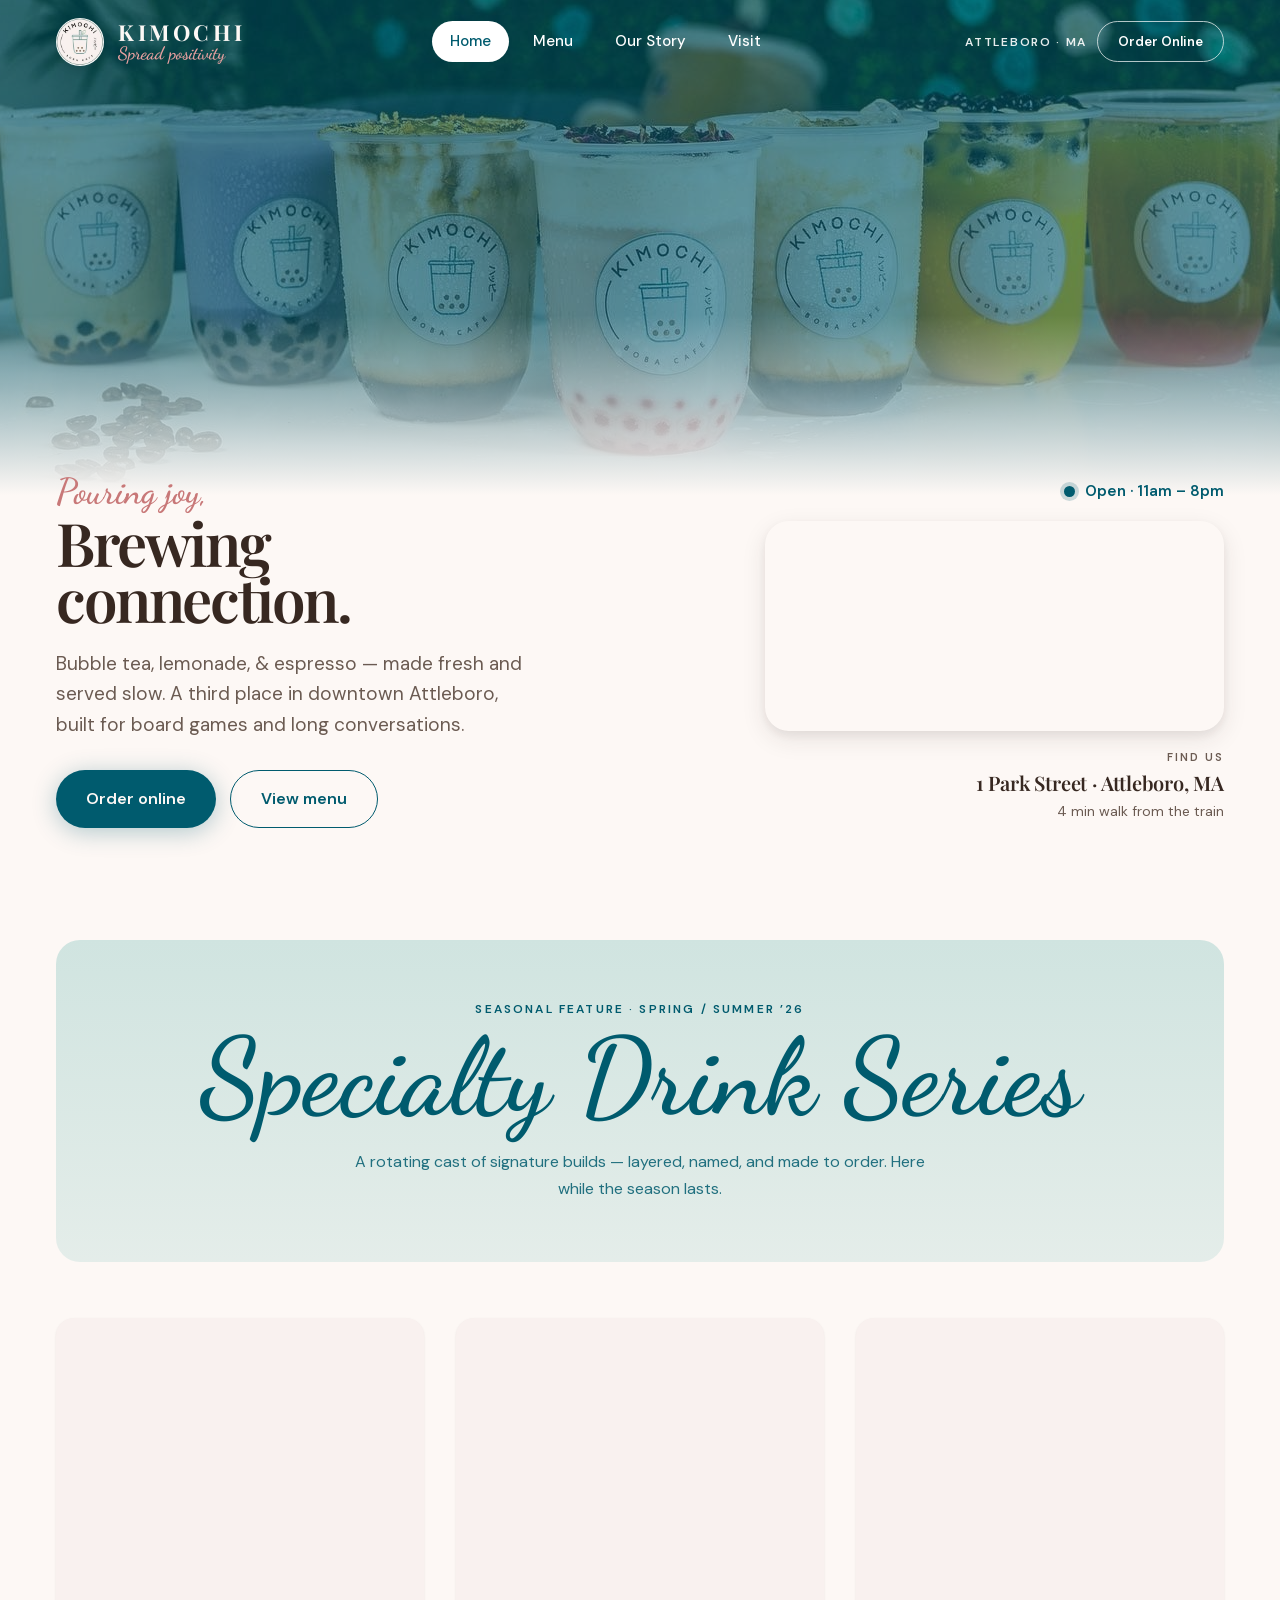
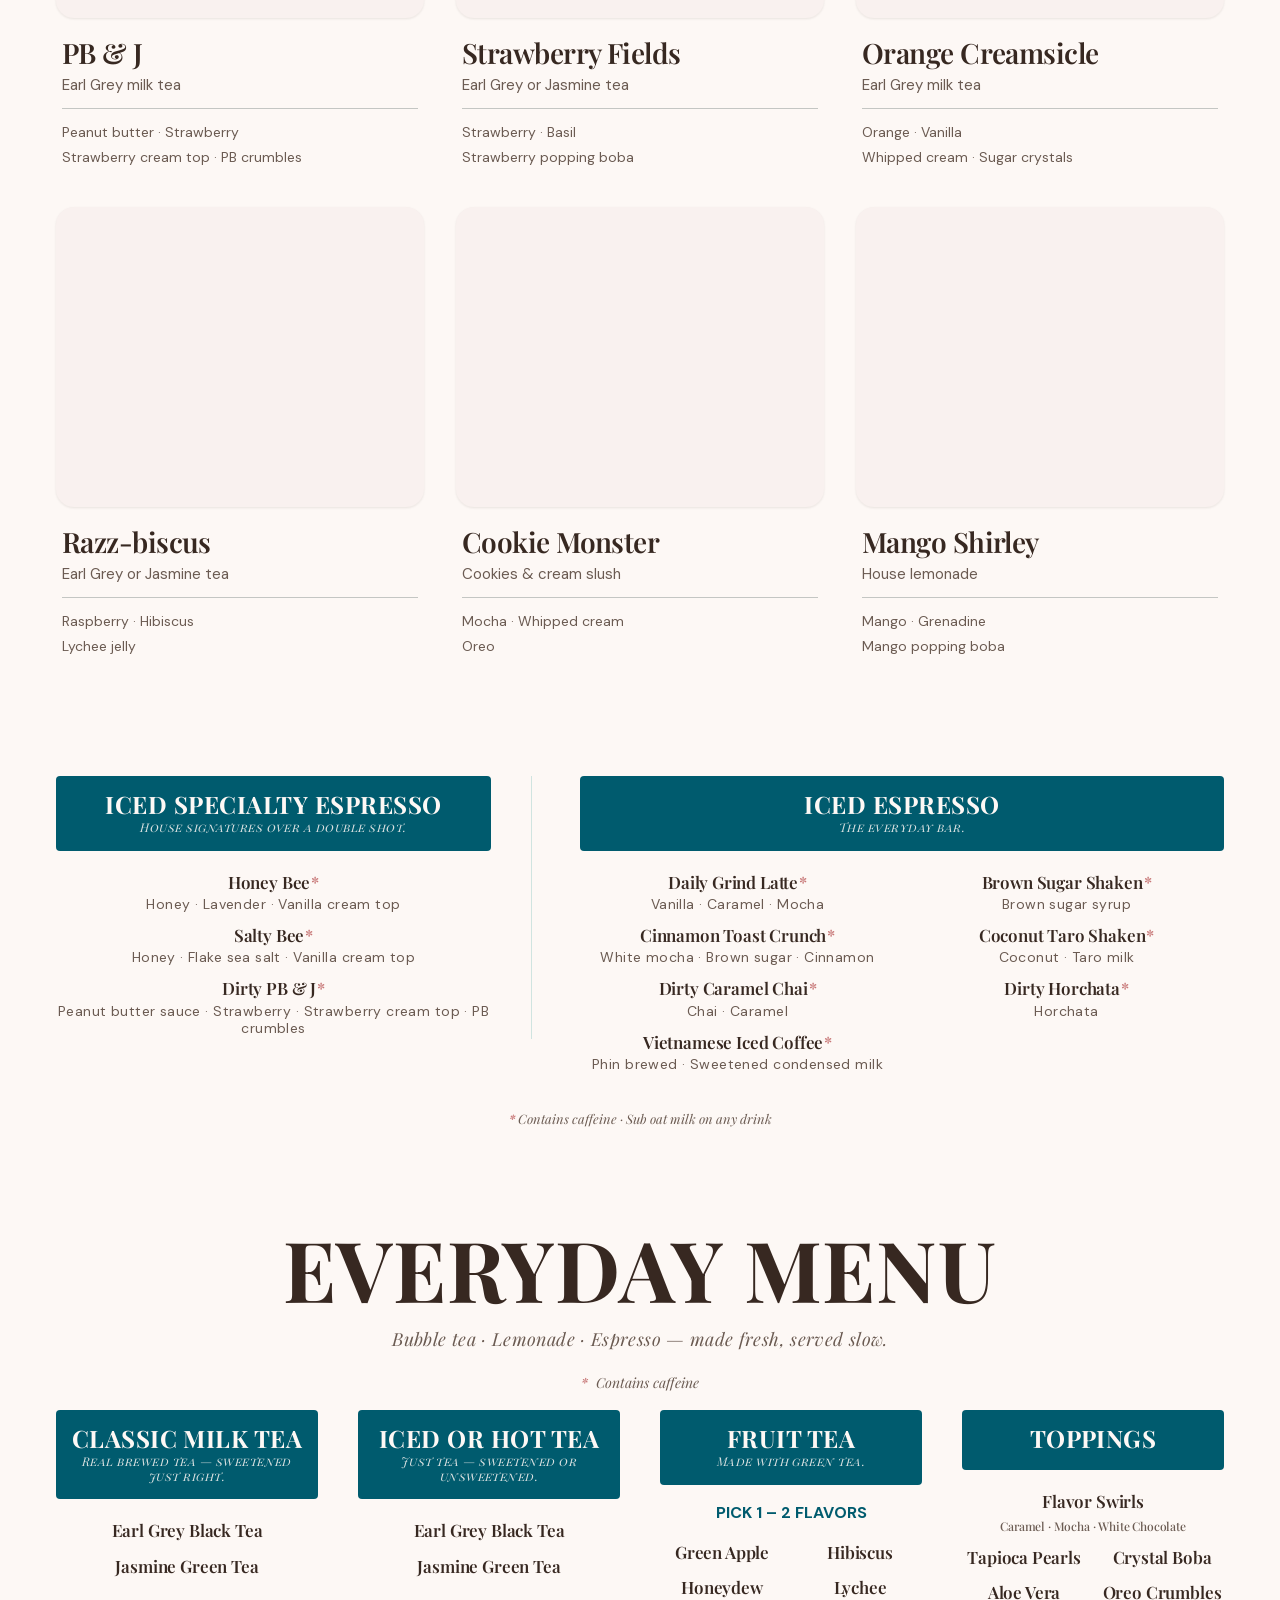
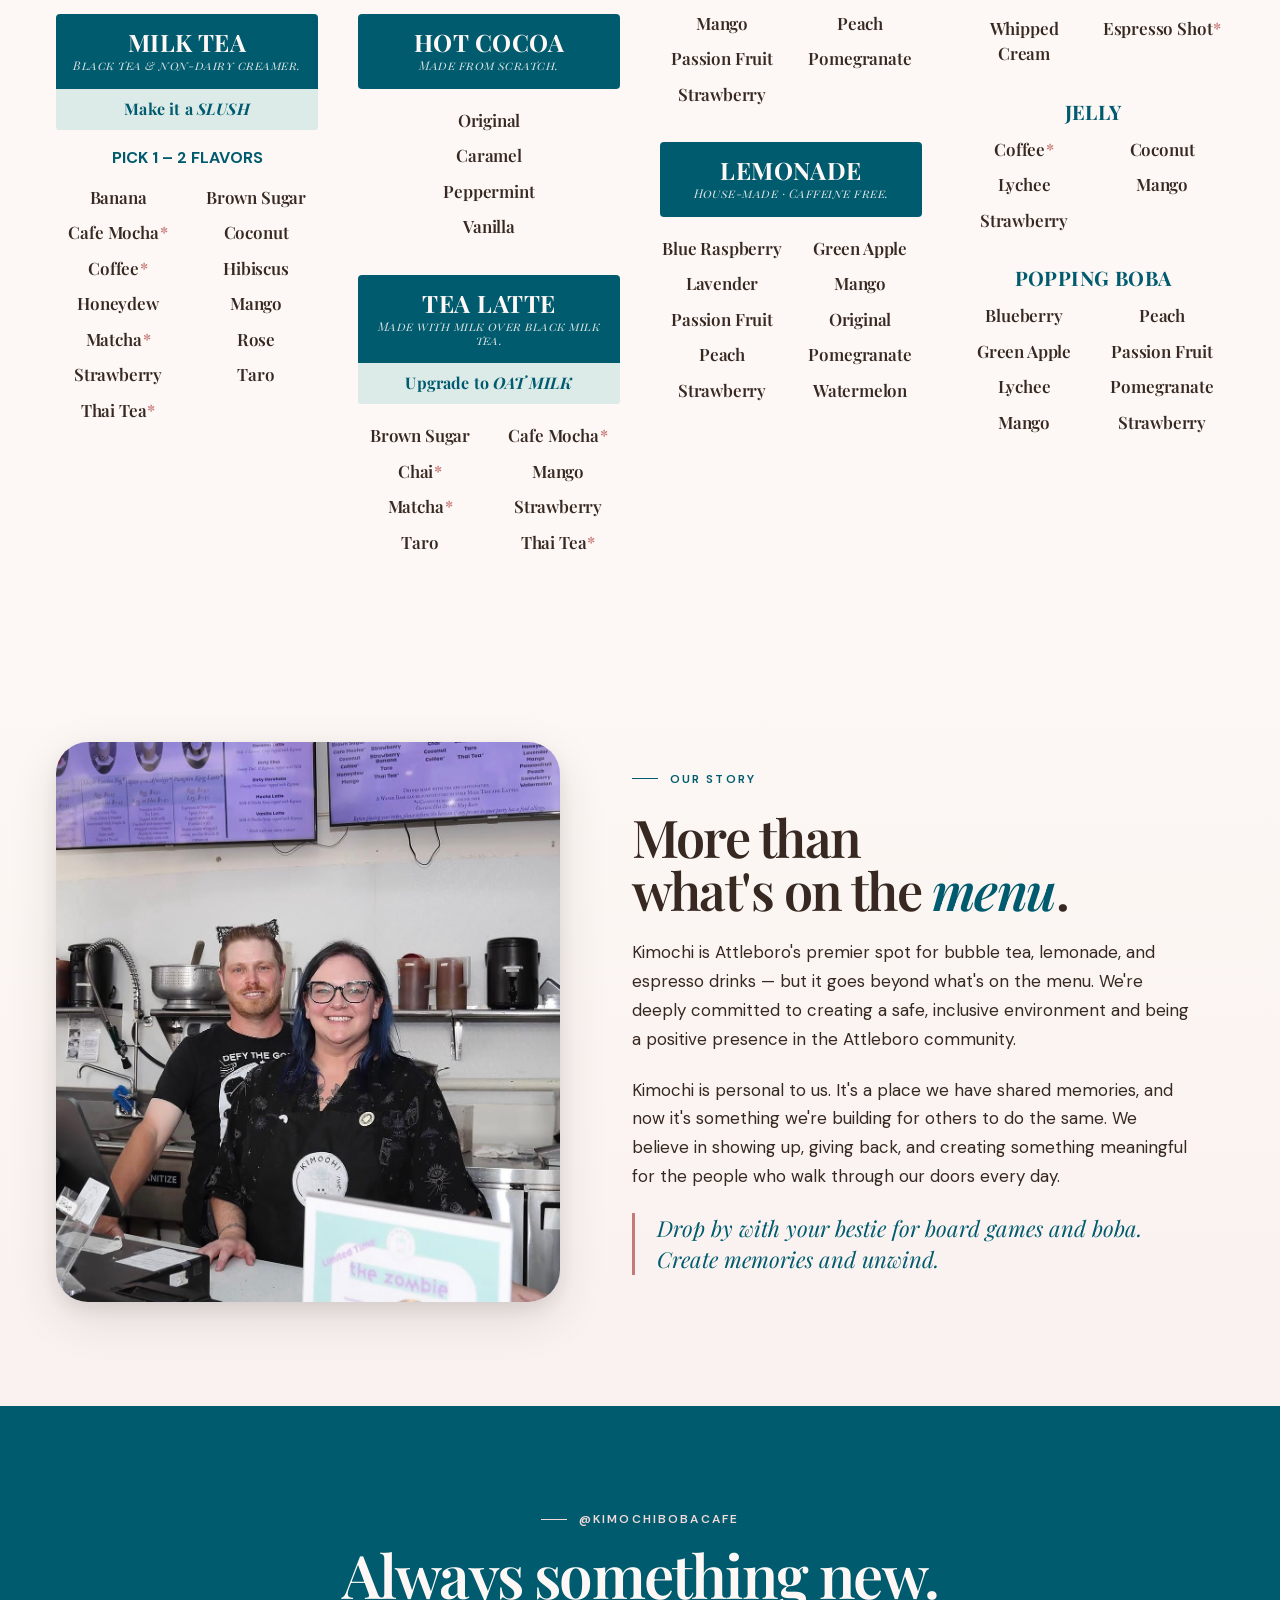
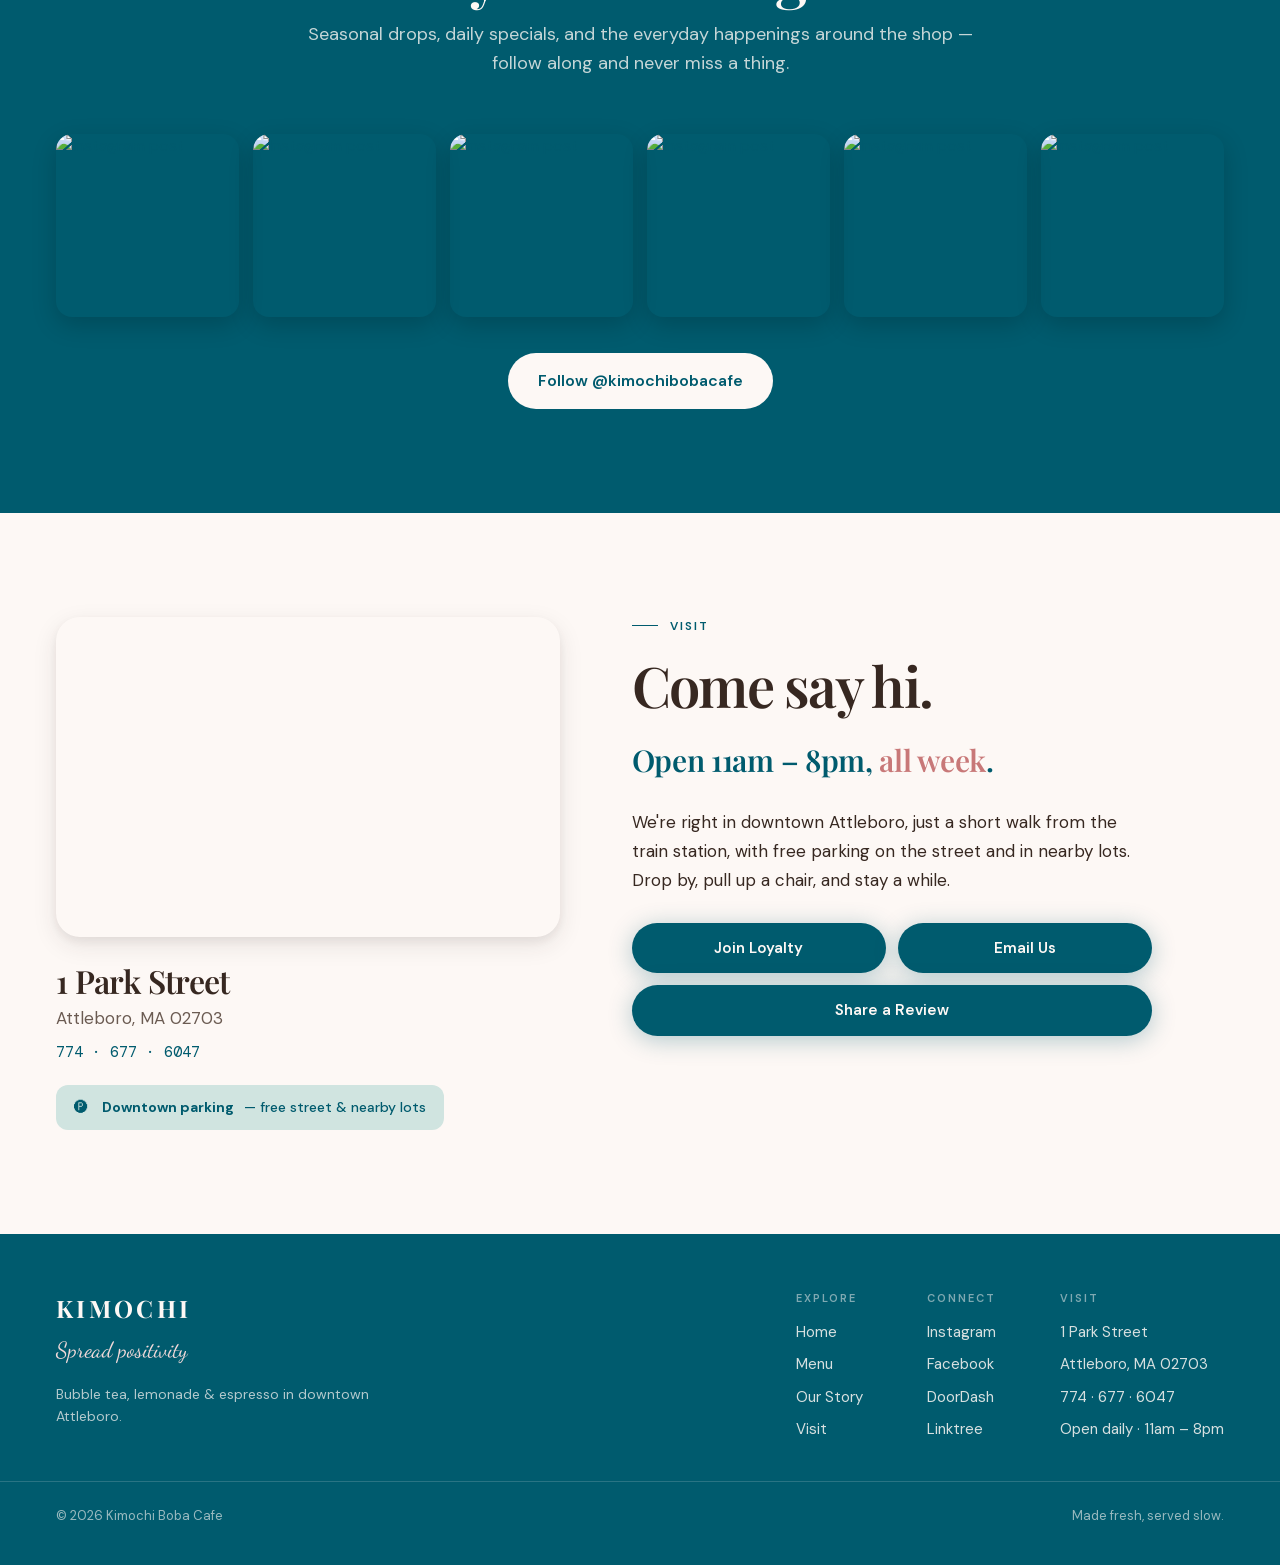
==== commit 77dac614: "made mobile friendly" ====
--- a/index.html
+++ b/index.html
@@ -1,11 +1,13 @@
 <!DOCTYPE html>
 <html lang="en">
+
 <head>
   <meta charset="utf-8">
   <meta name="viewport" content="width=device-width, initial-scale=1">
   <title>Kimochi Boba Cafe · Attleboro, MA</title>
   <link rel="stylesheet" href="styles.css">
 </head>
+
 <body>
 
   <!-- ───────────── Header ───────────── -->
@@ -26,8 +28,23 @@
     <div class="header-right">
       <span class="header-locale">Attleboro · MA</span>
       <a class="btn btn--sm btn--ghost-light" href="#" id="order-btn">Order Online</a>
+      <button class="nav-toggle" aria-label="Open menu" aria-expanded="false" aria-controls="mobile-nav">
+        <span></span>
+        <span></span>
+        <span></span>
+      </button>
     </div>
   </header>
+
+  <div class="mobile-nav-overlay" id="mobile-nav" aria-hidden="true">
+    <nav class="mobile-nav">
+      <a href="#home">Home</a>
+      <a href="#menu">Menu</a>
+      <a href="#story">Our Story</a>
+      <a href="#visit">Visit</a>
+      <a class="btn btn--primary" href="#">Order Online</a>
+    </nav>
+  </div>
 
   <!-- ───────────── Hero ───────────── -->
   <section id="home" class="hero" data-screen-label="Hero">
@@ -38,7 +55,8 @@
       <div class="hero-main">
         <span class="hero-script">Pouring joy,</span>
         <h1 class="hero-title">Brewing<br>connection.</h1>
-        <p class="hero-lead">Bubble tea, lemonade, &amp; espresso — made fresh and served slow. A third place in downtown Attleboro, built for board games and long conversations.</p>
+        <p class="hero-lead">Bubble tea, lemonade, &amp; espresso — made fresh and served slow. A third place in
+          downtown Attleboro, built for board games and long conversations.</p>
         <div class="hero-ctas">
           <a class="btn btn--primary btn--lg" href="#">Order online</a>
           <a class="btn btn--ghost btn--lg" href="#menu">View menu</a>
@@ -49,7 +67,13 @@
           <span class="status-dot"></span>Open · 11am – 8pm
         </span>
         <div class="hero-map">
-          <img src="assets/hero-image.jpg" style="width:100%;height:100%;object-fit:cover;display:block" alt="">
+          <iframe
+            src="https://maps.google.com/maps?q=1+Park+Street,+Attleboro,+MA+02703&t=&z=16&ie=UTF8&iwloc=&output=embed"
+            width="100%" height="100%"
+            style="border:0;display:block"
+            allowfullscreen="" loading="lazy"
+            referrerpolicy="no-referrer-when-downgrade"
+            title="Kimochi Boba Cafe location"></iframe>
         </div>
         <div class="hero-find">
           <span class="find-label">Find us</span>
@@ -68,15 +92,20 @@
     <div class="wrap story-inner">
       <div class="story-media">
         <div class="story-photo">
-          <img src="assets/kimochi owners.jpg" style="width:100%;height:100%;object-fit:cover;display:block" alt="Kimochi owners">
+          <img src="assets/kimochi owners.jpg" style="width:100%;height:100%;object-fit:cover;display:block"
+            alt="Kimochi owners">
         </div>
         <div class="story-ring" aria-hidden="true"></div>
       </div>
       <div class="story-text">
         <span class="eyebrow">Our Story</span>
         <h2 class="story-title">More than<br>what's on the <em>menu</em>.</h2>
-        <p>Kimochi is Attleboro's premier spot for bubble tea, lemonade, and espresso drinks — but it goes beyond what's on the menu. We're deeply committed to creating a safe, inclusive environment and being a positive presence in the Attleboro community.</p>
-        <p>Kimochi is personal to us. It's a place we have shared memories, and now it's something we're building for others to do the same. We believe in showing up, giving back, and creating something meaningful for the people who walk through our doors every day.</p>
+        <p>Kimochi is Attleboro's premier spot for bubble tea, lemonade, and espresso drinks — but it goes beyond what's
+          on the menu. We're deeply committed to creating a safe, inclusive environment and being a positive presence in
+          the Attleboro community.</p>
+        <p>Kimochi is personal to us. It's a place we have shared memories, and now it's something we're building for
+          others to do the same. We believe in showing up, giving back, and creating something meaningful for the people
+          who walk through our doors every day.</p>
         <p class="story-quote">Drop by with your bestie for board games and boba. Create memories and unwind.</p>
       </div>
     </div>
@@ -86,20 +115,34 @@
   <section id="instagram" class="section instagram" data-screen-label="Instagram">
     <div class="wrap">
       <div class="section-head">
-        <span class="eyebrow">@kimochiboba</span>
+        <span class="eyebrow">@kimochibobacafe</span>
         <h2 class="section-title">Always something new.</h2>
-        <p class="section-lead">Seasonal drops, daily specials, and the everyday happenings around the shop — follow along and never miss a thing.</p>
+        <p class="section-lead">Seasonal drops, daily specials, and the everyday happenings around the shop — follow
+          along and never miss a thing.</p>
       </div>
       <div class="instagram-grid">
-        <div class="instagram-cell"></div>
-        <div class="instagram-cell"></div>
-        <div class="instagram-cell"></div>
-        <div class="instagram-cell"></div>
-        <div class="instagram-cell"></div>
-        <div class="instagram-cell"></div>
+        <a class="instagram-cell" href="https://instagram.com/kimochibobacafe" target="_blank" rel="noopener">
+          <img src="https://picsum.photos/seed/kimochi1/400/400" alt="Instagram post" loading="lazy">
+        </a>
+        <a class="instagram-cell" href="https://instagram.com/kimochibobacafe" target="_blank" rel="noopener">
+          <img src="https://picsum.photos/seed/kimochi2/400/400" alt="Instagram post" loading="lazy">
+        </a>
+        <a class="instagram-cell" href="https://instagram.com/kimochibobacafe" target="_blank" rel="noopener">
+          <img src="https://picsum.photos/seed/kimochi3/400/400" alt="Instagram post" loading="lazy">
+        </a>
+        <a class="instagram-cell" href="https://instagram.com/kimochibobacafe" target="_blank" rel="noopener">
+          <img src="https://picsum.photos/seed/kimochi4/400/400" alt="Instagram post" loading="lazy">
+        </a>
+        <a class="instagram-cell" href="https://instagram.com/kimochibobacafe" target="_blank" rel="noopener">
+          <img src="https://picsum.photos/seed/kimochi5/400/400" alt="Instagram post" loading="lazy">
+        </a>
+        <a class="instagram-cell" href="https://instagram.com/kimochibobacafe" target="_blank" rel="noopener">
+          <img src="https://picsum.photos/seed/kimochi6/400/400" alt="Instagram post" loading="lazy">
+        </a>
       </div>
       <div class="instagram-footer">
-        <a class="btn btn--primary btn--lg" href="https://instagram.com/kimochiboba" target="_blank" rel="noopener">Follow @kimochiboba</a>
+        <a class="btn btn--primary btn--lg" href="https://instagram.com/kimochibobacafe" target="_blank"
+          rel="noopener">Follow @kimochibobacafe</a>
       </div>
     </div>
   </section>
@@ -108,7 +151,15 @@
   <section id="visit" class="section visit" data-screen-label="Visit">
     <div class="wrap visit-inner">
       <div class="visit-left">
-        <div class="visit-map"></div>
+        <div class="visit-map">
+          <iframe
+            src="https://maps.google.com/maps?q=1+Park+Street,+Attleboro,+MA+02703&t=&z=16&ie=UTF8&iwloc=&output=embed"
+            width="100%" height="100%"
+            style="border:0;display:block"
+            allowfullscreen="" loading="lazy"
+            referrerpolicy="no-referrer-when-downgrade"
+            title="Kimochi Boba Cafe location"></iframe>
+        </div>
         <div class="visit-address">
           <h3>1 Park Street</h3>
           <p>Attleboro, MA 02703</p>
@@ -120,13 +171,10 @@
         <span class="eyebrow">Visit</span>
         <h2 class="visit-title">Come say hi.</h2>
         <p class="visit-hours">Open 11am – 8pm, <span>all week</span>.</p>
-        <p class="visit-copy">We're right in downtown Attleboro, just a short walk from the train station, with free parking on the street and in nearby lots. Drop by, pull up a chair, and stay a while.</p>
+        <p class="visit-copy">We're right in downtown Attleboro, just a short walk from the train station, with free
+          parking on the street and in nearby lots. Drop by, pull up a chair, and stay a while.</p>
         <div class="visit-actions">
-          <a class="btn btn--primary" href="#">Order on DoorDash</a>
           <a class="btn btn--primary" href="#">Join Loyalty</a>
-          <a class="btn btn--primary" href="https://instagram.com/kimochiboba" target="_blank" rel="noopener">Instagram</a>
-          <a class="btn btn--primary" href="#">Facebook</a>
-          <a class="btn btn--primary" href="#">Linktree</a>
           <a class="btn btn--primary" href="mailto:hello@kimochiboba.com">Email Us</a>
           <a class="btn btn--primary btn--wide" href="#">Share a Review</a>
         </div>
@@ -140,7 +188,8 @@
       <div class="footer-brand">
         <span class="footer-name">Kimochi</span>
         <span class="footer-tagline">Spread positivity</span>
-        <p style="font-size:14px;color:rgba(253,248,245,0.7);margin:8px 0 0;line-height:1.6">Bubble tea, lemonade &amp; espresso in downtown Attleboro.</p>
+        <p style="font-size:14px;color:rgba(253,248,245,0.7);margin:8px 0 0;line-height:1.6">Bubble tea, lemonade &amp;
+          espresso in downtown Attleboro.</p>
       </div>
       <div class="footer-cols">
         <div class="footer-col">
@@ -152,7 +201,7 @@
         </div>
         <div class="footer-col">
           <h5>Connect</h5>
-          <a href="https://instagram.com/kimochiboba" target="_blank" rel="noopener">Instagram</a>
+          <a href="https://instagram.com/kimochibobacafe" target="_blank" rel="noopener">Instagram</a>
           <a href="#">Facebook</a>
           <a href="#">DoorDash</a>
           <a href="#">Linktree</a>
@@ -174,5 +223,42 @@
 
   <script src="menu-data.js"></script>
   <script src="site-components.js"></script>
+  <script>
+    (function () {
+      var toggle = document.querySelector('.nav-toggle');
+      var overlay = document.getElementById('mobile-nav');
+
+      function openNav() {
+        overlay.classList.add('is-open');
+        overlay.setAttribute('aria-hidden', 'false');
+        toggle.setAttribute('aria-expanded', 'true');
+        document.body.style.overflow = 'hidden';
+      }
+
+      function closeNav() {
+        overlay.classList.remove('is-open');
+        overlay.setAttribute('aria-hidden', 'true');
+        toggle.setAttribute('aria-expanded', 'false');
+        document.body.style.overflow = '';
+      }
+
+      toggle.addEventListener('click', function () {
+        overlay.classList.contains('is-open') ? closeNav() : openNav();
+      });
+
+      overlay.addEventListener('click', function (e) {
+        if (e.target === overlay) closeNav();
+      });
+
+      overlay.querySelectorAll('a').forEach(function (a) {
+        a.addEventListener('click', closeNav);
+      });
+
+      document.addEventListener('keydown', function (e) {
+        if (e.key === 'Escape') closeNav();
+      });
+    })();
+  </script>
 </body>
-</html>
+
+</html>
--- a/styles.css
+++ b/styles.css
@@ -1698,6 +1698,7 @@
 
 html {
   scroll-behavior: smooth;
+  overflow-x: hidden;
 }
 
 body {
@@ -1706,6 +1707,7 @@
   color: var(--fg);
   font-family: var(--font-body);
   -webkit-font-smoothing: antialiased;
+  overflow-x: hidden;
 }
 
 :root {
@@ -1921,7 +1923,7 @@
 .header-right {
   display: flex;
   align-items: center;
-  gap: 20px;
+  gap: 10px;
 }
 
 .header-locale {
@@ -2261,7 +2263,20 @@
   border-radius: var(--radius-md);
   overflow: hidden;
   box-shadow: 0 8px 24px rgba(0, 0, 0, 0.18);
-  background: rgba(253, 248, 245, 0.06);
+  display: block;
+}
+
+.instagram-cell img {
+  width: 100%;
+  height: 100%;
+  object-fit: cover;
+  display: block;
+  transition: transform 0.3s ease, opacity 0.3s ease;
+}
+
+.instagram-cell:hover img {
+  transform: scale(1.06);
+  opacity: 0.85;
 }
 
 .instagram-footer {
@@ -2495,6 +2510,109 @@
   }
 }
 
+/* ── Hamburger toggle ── */
+.nav-toggle {
+  display: none;
+  flex-direction: column;
+  justify-content: center;
+  align-items: center;
+  gap: 5px;
+  width: 44px;
+  height: 44px;
+  padding: 0;
+  border: 0;
+  background: transparent;
+  cursor: pointer;
+  color: currentColor;
+  border-radius: var(--radius-sm);
+  flex-shrink: 0;
+}
+
+.nav-toggle span {
+  display: block;
+  width: 22px;
+  height: 2px;
+  background: currentColor;
+  border-radius: 2px;
+  transform-origin: center;
+  transition: transform var(--dur-base) var(--ease-in-out),
+    opacity var(--dur-base) var(--ease-in-out),
+    width var(--dur-base) var(--ease-in-out);
+}
+
+.nav-toggle[aria-expanded="true"] span:nth-child(1) {
+  transform: translateY(7px) rotate(45deg);
+}
+
+.nav-toggle[aria-expanded="true"] span:nth-child(2) {
+  opacity: 0;
+  width: 0;
+}
+
+.nav-toggle[aria-expanded="true"] span:nth-child(3) {
+  transform: translateY(-7px) rotate(-45deg);
+}
+
+/* ── Mobile nav overlay ── */
+.mobile-nav-overlay {
+  position: fixed;
+  inset: 0;
+  z-index: 99;
+  background: rgba(0, 52, 66, 0.55);
+  backdrop-filter: blur(3px);
+  -webkit-backdrop-filter: blur(3px);
+  opacity: 0;
+  pointer-events: none;
+  transition: opacity var(--dur-slow) var(--ease-out);
+}
+
+.mobile-nav-overlay.is-open {
+  opacity: 1;
+  pointer-events: all;
+}
+
+.mobile-nav {
+  position: absolute;
+  top: 0;
+  right: 0;
+  bottom: 0;
+  width: min(320px, 85vw);
+  background: var(--color-cream);
+  display: flex;
+  flex-direction: column;
+  padding: calc(var(--header-h) + 32px) 32px 40px;
+  gap: 0;
+  box-shadow: -8px 0 40px rgba(0, 52, 66, 0.2);
+  transform: translateX(100%);
+  transition: transform var(--dur-slow) var(--ease-out);
+}
+
+.mobile-nav-overlay.is-open .mobile-nav {
+  transform: translateX(0);
+}
+
+.mobile-nav a:not(.btn) {
+  font-family: var(--font-display);
+  font-weight: 500;
+  font-size: 26px;
+  letter-spacing: -0.01em;
+  color: var(--color-ink);
+  text-decoration: none;
+  padding: 14px 0;
+  border-bottom: 1px solid var(--border);
+  transition: color var(--dur-fast) var(--ease-out);
+}
+
+.mobile-nav a:not(.btn):hover {
+  color: var(--accent-primary);
+}
+
+.mobile-nav .btn {
+  margin-top: 28px;
+  align-self: stretch;
+  justify-content: center;
+}
+
 @media (max-width: 1080px) {
   :root {
     --site-pad: 32px;
@@ -2508,9 +2626,14 @@
     display: none;
   }
 
-  .instagram-grid {
-    grid-template-columns: repeat(3, 1fr);
-  }
+  .nav-toggle {
+    display: flex;
+  }
+
+  .site-header {
+    justify-content: space-between;
+  }
+
 }
 
 @media (max-width: 860px) {
@@ -2552,4 +2675,236 @@
   .visit-actions {
     grid-template-columns: 1fr;
   }
+
+  .instagram-grid {
+    grid-template-columns: repeat(3, 1fr);
+  }
+
+  .hero-script {
+    color: #F2DADA;
+  }
+
+  .hero-title {
+    color: #fff;
+  }
+
+  .hero-lead {
+    color: rgba(255, 255, 255, 0.82);
+  }
+
+  .hero-ctas .btn--ghost {
+    background: var(--color-cream);
+    border-color: var(--color-cream);
+  }
+}
+
+@media (max-width: 600px) {
+  :root {
+    --site-pad: 20px;
+    --header-h: 68px;
+  }
+
+  /* ── Header ── */
+  .header-locale {
+    display: none;
+  }
+
+  .brand {
+    gap: 10px;
+  }
+
+  .brand-tagline {
+    display: none;
+  }
+
+  .brand-name {
+    font-size: 17px;
+    letter-spacing: 0.1em;
+  }
+
+  /* ── Menu intro ── */
+  .menu-intro {
+    padding: 40px 20px 24px;
+  }
+
+  /* ── Hero ── */
+  .hero-photo {
+    background-attachment: scroll;
+  }
+
+  .hero-content {
+    padding-bottom: 48px;
+  }
+
+  .hero-script {
+    font-size: 26px;
+  }
+
+  .hero-title {
+    font-size: 60px;
+  }
+
+  .hero-lead {
+    font-size: 16px;
+    max-width: none;
+  }
+
+  .hero-map {
+    height: 200px;
+  }
+
+  /* ── Sections ── */
+  .section {
+    padding: 64px 0;
+  }
+
+  .section-head {
+    margin-bottom: 32px;
+  }
+
+  .section-title {
+    font-size: 28px;
+  }
+
+  /* ── Story ── */
+  .story-photo {
+    height: 240px;
+  }
+
+  .story-ring {
+    display: none;
+  }
+
+  .story-title {
+    font-size: 30px;
+  }
+
+  /* ── Instagram ── */
+  .instagram-grid {
+    grid-template-columns: repeat(2, 1fr);
+  }
+
+  /* ── Visit ── */
+  .visit-map {
+    height: 200px;
+  }
+
+  .visit-title {
+    font-size: 32px;
+  }
+
+  .visit-hours {
+    font-size: 20px;
+  }
+
+  /* ── Footer ── */
+  .footer-inner {
+    flex-direction: column;
+  }
+
+  .footer-cols {
+    flex-direction: column;
+    gap: 28px;
+  }
+
+  /* ── Menu — poster (C) ── */
+  .menu-section .menu-title {
+    font-size: 60px;
+  }
+
+  .menu-grid {
+    grid-template-columns: 1fr;
+    gap: 20px;
+  }
+
+  .menu-body {
+    padding: 32px 20px 56px;
+  }
+
+  /* ── Menu — editorial (A) ── */
+  .menu-intro-title {
+    font-size: 48px;
+  }
+
+  .menu-chips {
+    padding: 0 20px;
+  }
+
+  .menu-a-body {
+    padding: 16px 0 64px;
+  }
+
+  .menu-a-section--inner {
+    grid-template-columns: 1fr;
+    gap: 24px;
+  }
+
+  .menu-a-section-head {
+    position: static;
+  }
+
+  .menu-a-items {
+    grid-template-columns: 1fr;
+  }
+
+  .menu-a-items--three {
+    grid-template-columns: 1fr;
+  }
+
+  .menu-a-toppings {
+    padding: 32px 20px 48px;
+  }
+
+  .menu-a-toppings-grid {
+    grid-template-columns: 1fr;
+    gap: 28px;
+  }
+
+  /* ── Menu — card grid (B) ── */
+  .menu-b-body {
+    padding: 16px 20px 64px;
+  }
+
+  .menu-b-grid {
+    grid-template-columns: 1fr;
+  }
+
+  .menu-b-card--wide {
+    grid-column: auto;
+  }
+
+  .menu-b-toppings-strip {
+    grid-template-columns: 1fr;
+  }
+
+  /* ── Specialty drinks ── */
+  .specialty-hero {
+    margin: 24px 20px 0;
+    padding: 40px 24px 44px;
+  }
+
+  .specialty-hero-script {
+    font-size: 64px;
+  }
+
+  .specialty-series {
+    grid-template-columns: repeat(2, 1fr);
+    padding: 40px 20px 48px;
+  }
+
+  .espresso-bar {
+    padding: 36px 20px 44px;
+  }
+
+  .espresso-bar-inner {
+    grid-template-columns: 1fr;
+    gap: 32px;
+  }
+
+  .espresso-col--specialty {
+    padding-right: 0;
+    border-right: none;
+    padding-bottom: 32px;
+    border-bottom: 1px solid var(--color-matcha-pale);
+  }
 }
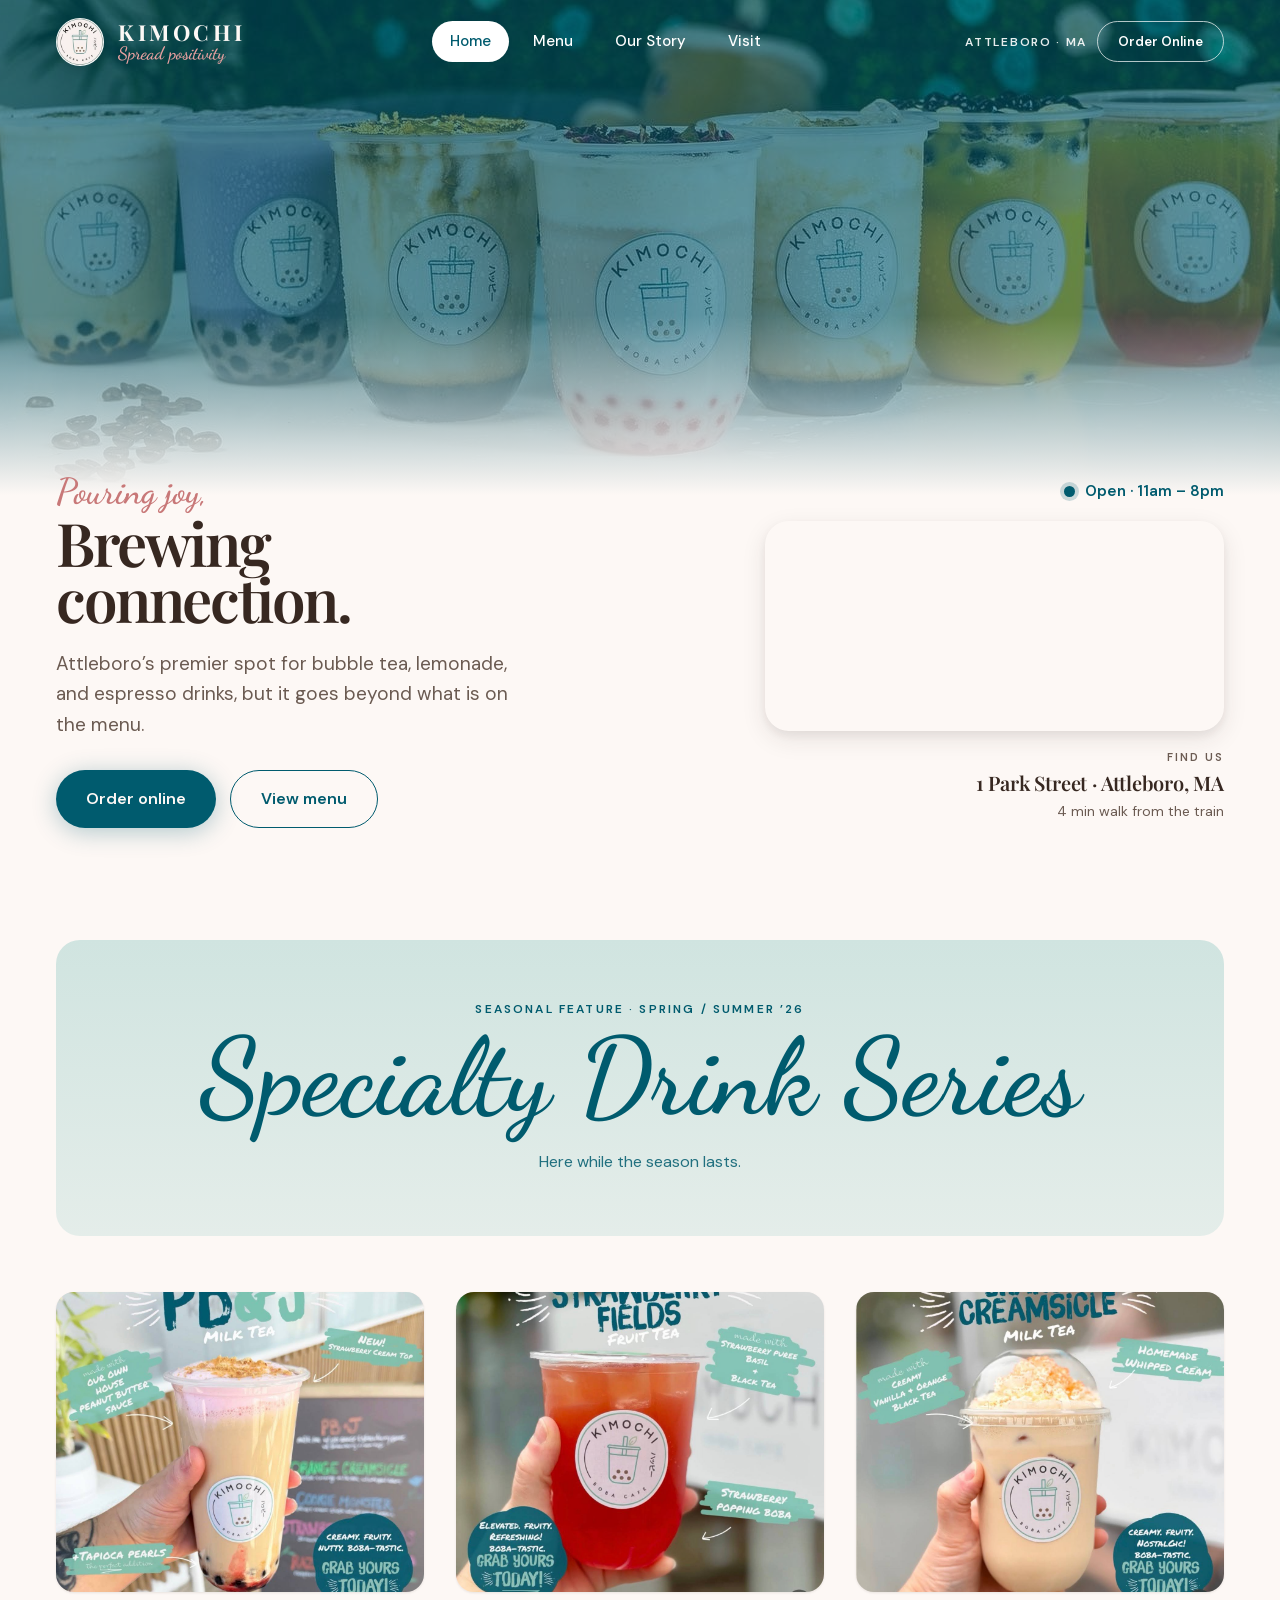
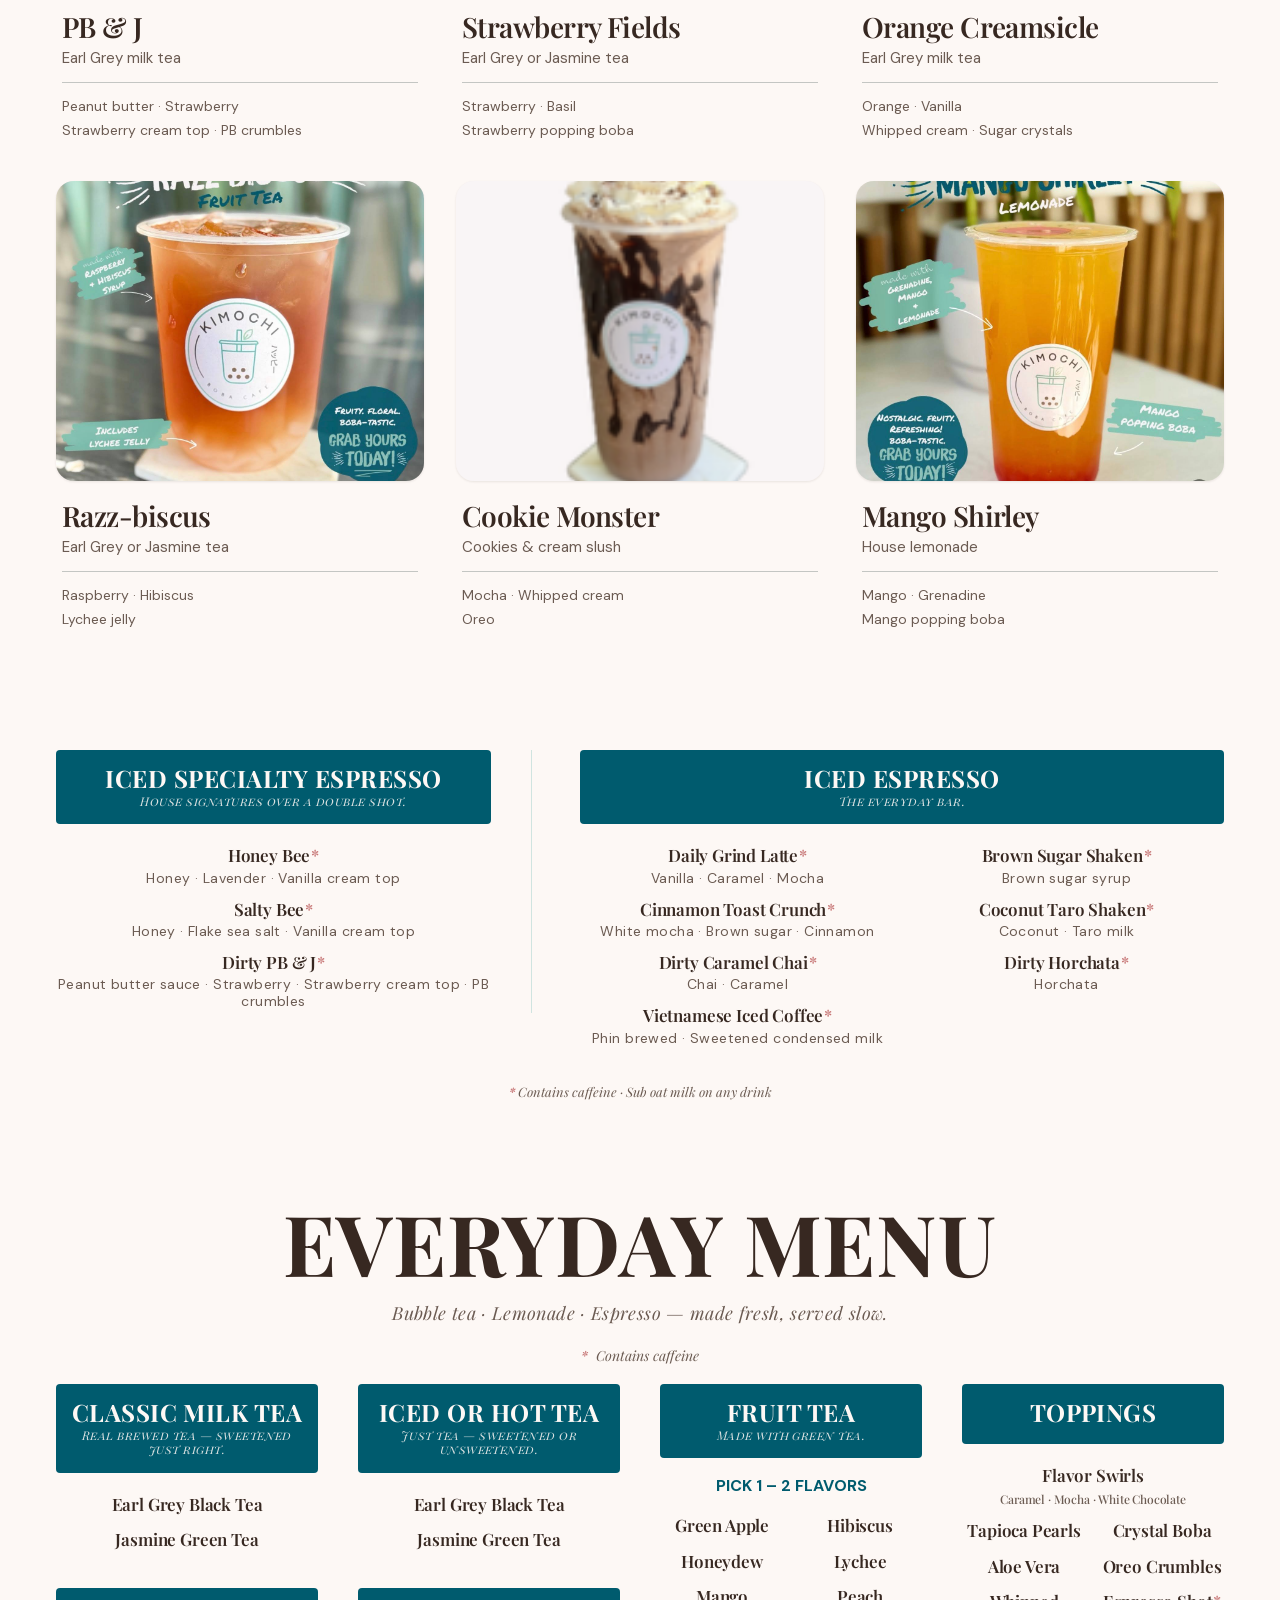
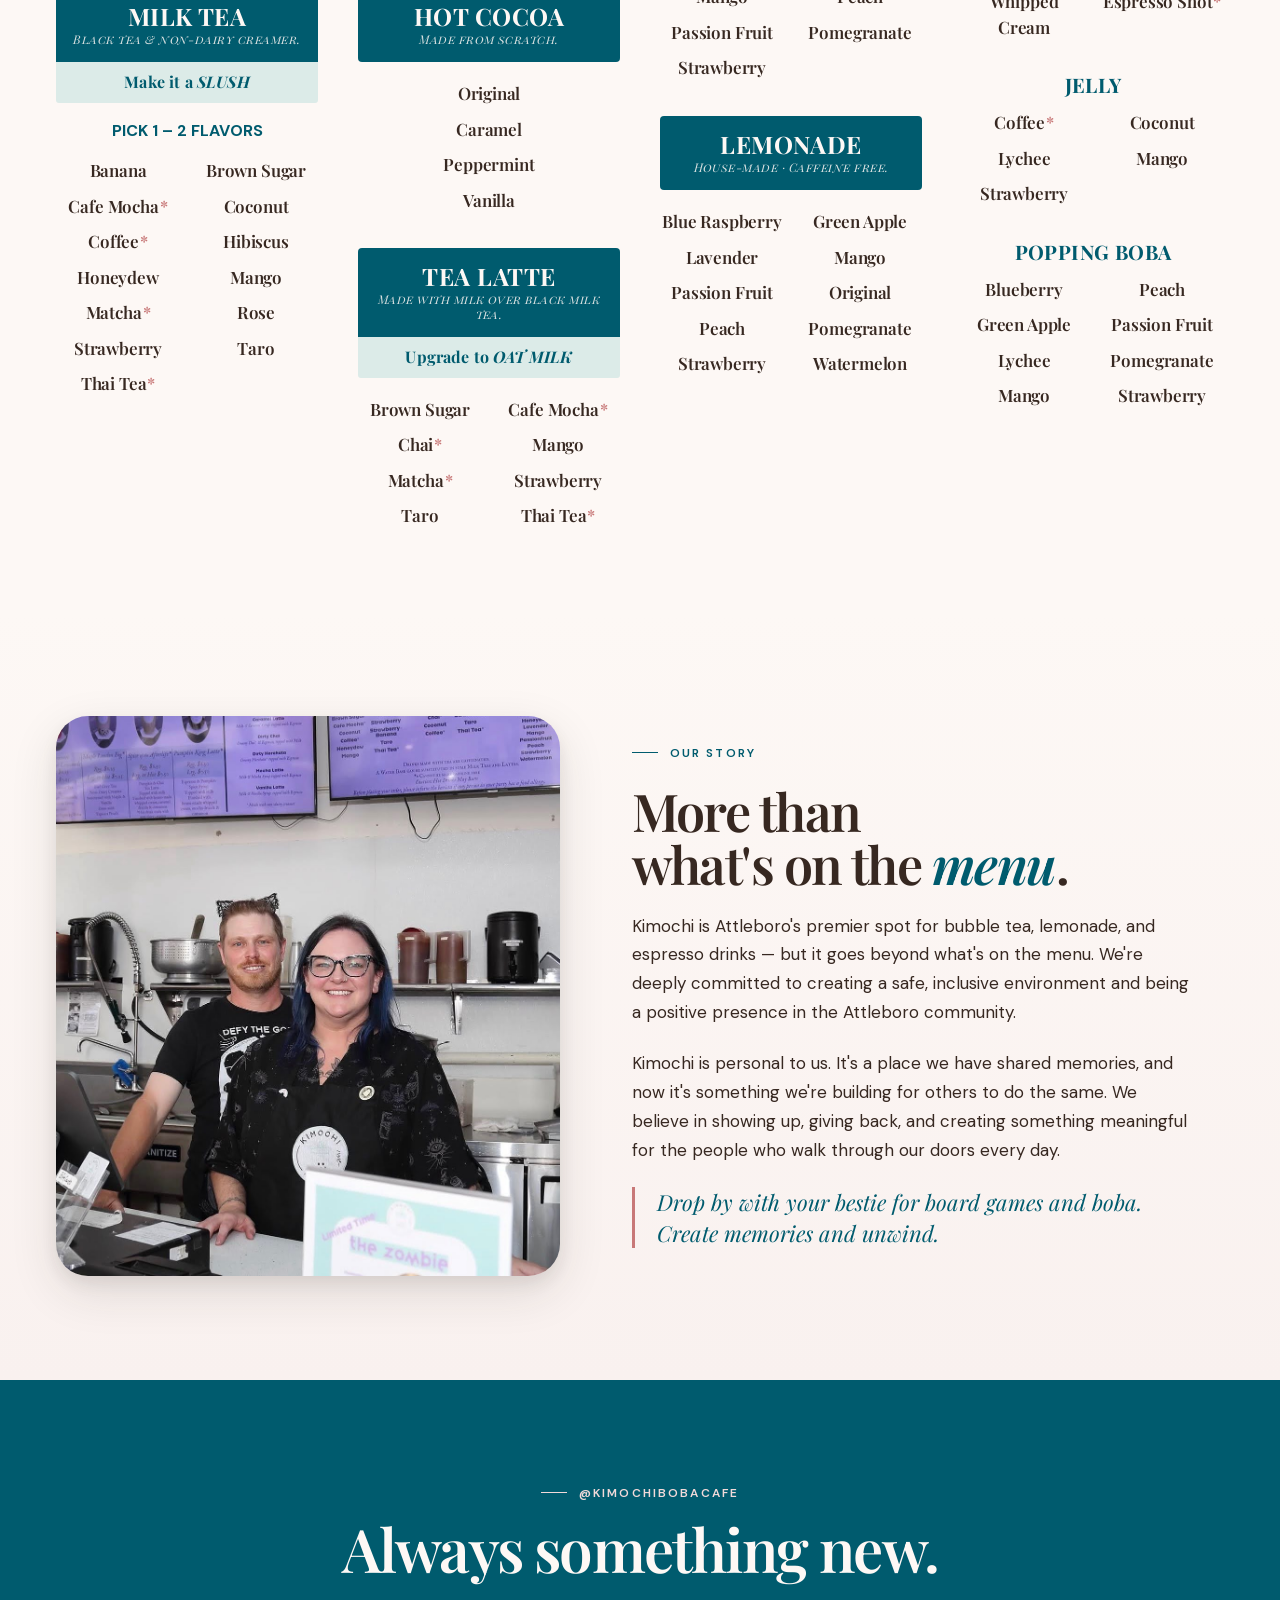
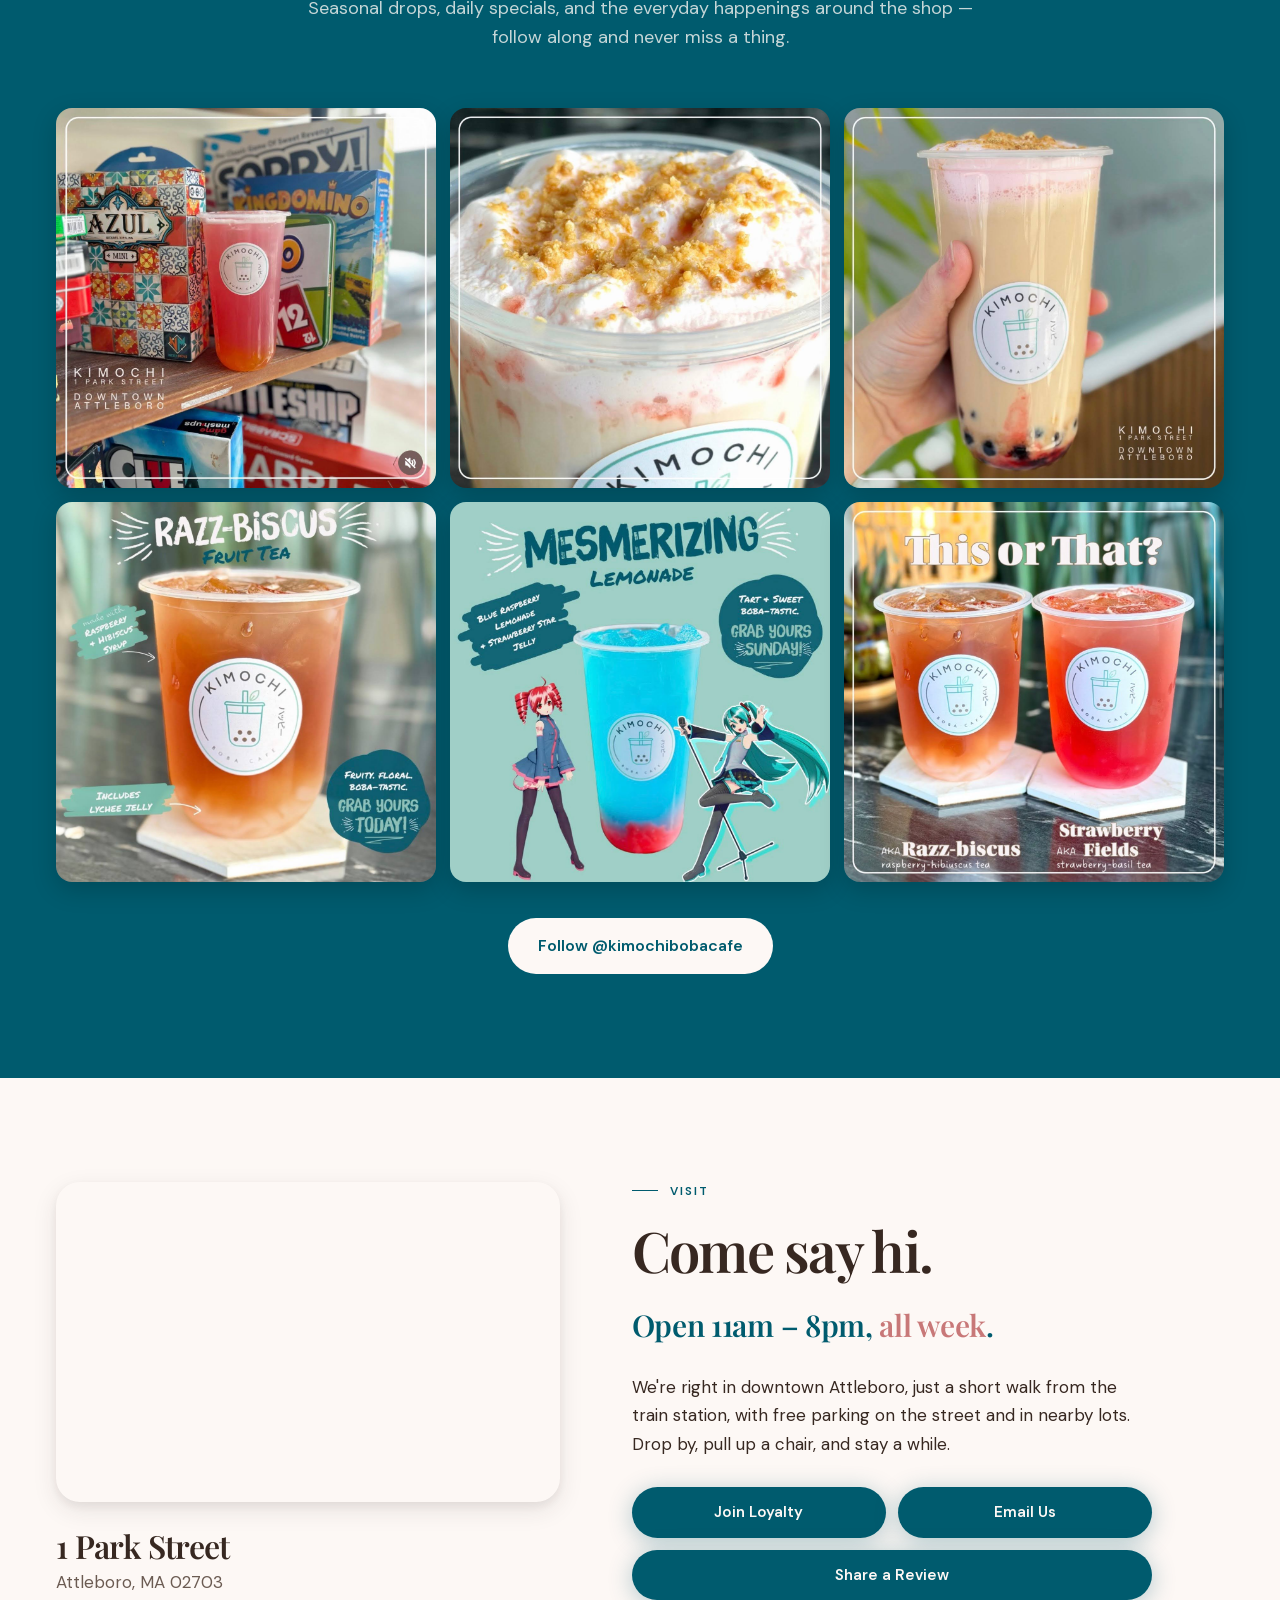
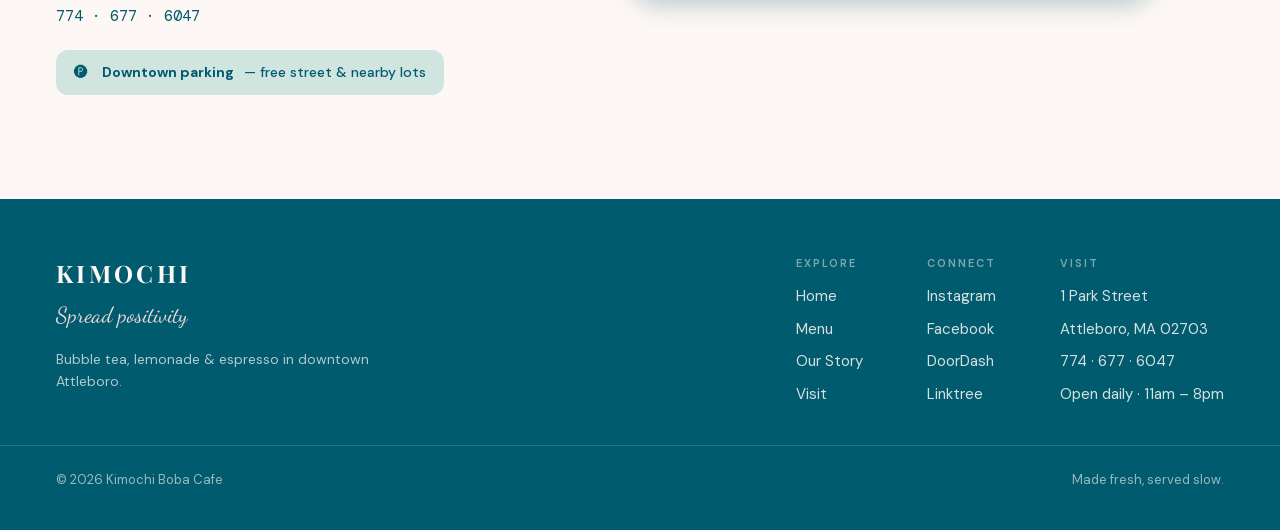
==== commit 829a508d: "added images" ====
--- a/index.html
+++ b/index.html
@@ -55,8 +55,8 @@
       <div class="hero-main">
         <span class="hero-script">Pouring joy,</span>
         <h1 class="hero-title">Brewing<br>connection.</h1>
-        <p class="hero-lead">Bubble tea, lemonade, &amp; espresso — made fresh and served slow. A third place in
-          downtown Attleboro, built for board games and long conversations.</p>
+        <p class="hero-lead">Attleboro’s premier spot for bubble tea, lemonade, and espresso drinks, but it goes beyond
+          what is on the menu.</p>
         <div class="hero-ctas">
           <a class="btn btn--primary btn--lg" href="#">Order online</a>
           <a class="btn btn--ghost btn--lg" href="#menu">View menu</a>
@@ -69,11 +69,8 @@
         <div class="hero-map">
           <iframe
             src="https://maps.google.com/maps?q=1+Park+Street,+Attleboro,+MA+02703&t=&z=16&ie=UTF8&iwloc=&output=embed"
-            width="100%" height="100%"
-            style="border:0;display:block"
-            allowfullscreen="" loading="lazy"
-            referrerpolicy="no-referrer-when-downgrade"
-            title="Kimochi Boba Cafe location"></iframe>
+            width="100%" height="100%" style="border:0;display:block" allowfullscreen="" loading="lazy"
+            referrerpolicy="no-referrer-when-downgrade" title="Kimochi Boba Cafe location"></iframe>
         </div>
         <div class="hero-find">
           <span class="find-label">Find us</span>
@@ -122,22 +119,22 @@
       </div>
       <div class="instagram-grid">
         <a class="instagram-cell" href="https://instagram.com/kimochibobacafe" target="_blank" rel="noopener">
-          <img src="https://picsum.photos/seed/kimochi1/400/400" alt="Instagram post" loading="lazy">
-        </a>
-        <a class="instagram-cell" href="https://instagram.com/kimochibobacafe" target="_blank" rel="noopener">
-          <img src="https://picsum.photos/seed/kimochi2/400/400" alt="Instagram post" loading="lazy">
-        </a>
-        <a class="instagram-cell" href="https://instagram.com/kimochibobacafe" target="_blank" rel="noopener">
-          <img src="https://picsum.photos/seed/kimochi3/400/400" alt="Instagram post" loading="lazy">
-        </a>
-        <a class="instagram-cell" href="https://instagram.com/kimochibobacafe" target="_blank" rel="noopener">
-          <img src="https://picsum.photos/seed/kimochi4/400/400" alt="Instagram post" loading="lazy">
-        </a>
-        <a class="instagram-cell" href="https://instagram.com/kimochibobacafe" target="_blank" rel="noopener">
-          <img src="https://picsum.photos/seed/kimochi5/400/400" alt="Instagram post" loading="lazy">
-        </a>
-        <a class="instagram-cell" href="https://instagram.com/kimochibobacafe" target="_blank" rel="noopener">
-          <img src="https://picsum.photos/seed/kimochi6/400/400" alt="Instagram post" loading="lazy">
+          <img src="assets/ig image 1.jpg" alt="Instagram post" loading="lazy">
+        </a>
+        <a class="instagram-cell" href="https://instagram.com/kimochibobacafe" target="_blank" rel="noopener">
+          <img src="assets/ig image 2.jpg" alt="Instagram post" loading="lazy">
+        </a>
+        <a class="instagram-cell" href="https://instagram.com/kimochibobacafe" target="_blank" rel="noopener">
+          <img src="assets/ig image 3.jpg" alt="Instagram post" loading="lazy">
+        </a>
+        <a class="instagram-cell" href="https://instagram.com/kimochibobacafe" target="_blank" rel="noopener">
+          <img src="assets/ig image 4.jpg" alt="Instagram post" loading="lazy">
+        </a>
+        <a class="instagram-cell" href="https://instagram.com/kimochibobacafe" target="_blank" rel="noopener">
+          <img src="assets/ig image 5.jpg" alt="Instagram post" loading="lazy">
+        </a>
+        <a class="instagram-cell" href="https://instagram.com/kimochibobacafe" target="_blank" rel="noopener">
+          <img src="assets/ig image 6.jpg" alt="Instagram post" loading="lazy">
         </a>
       </div>
       <div class="instagram-footer">
@@ -154,11 +151,8 @@
         <div class="visit-map">
           <iframe
             src="https://maps.google.com/maps?q=1+Park+Street,+Attleboro,+MA+02703&t=&z=16&ie=UTF8&iwloc=&output=embed"
-            width="100%" height="100%"
-            style="border:0;display:block"
-            allowfullscreen="" loading="lazy"
-            referrerpolicy="no-referrer-when-downgrade"
-            title="Kimochi Boba Cafe location"></iframe>
+            width="100%" height="100%" style="border:0;display:block" allowfullscreen="" loading="lazy"
+            referrerpolicy="no-referrer-when-downgrade" title="Kimochi Boba Cafe location"></iframe>
         </div>
         <div class="visit-address">
           <h3>1 Park Street</h3>
@@ -174,7 +168,9 @@
         <p class="visit-copy">We're right in downtown Attleboro, just a short walk from the train station, with free
           parking on the street and in nearby lots. Drop by, pull up a chair, and stay a while.</p>
         <div class="visit-actions">
-          <a class="btn btn--primary" href="#">Join Loyalty</a>
+          <a class="btn btn--primary"
+            href="https://squareup.com/customer-programs/enroll/RnnGZmMoeKTy?utm_medium=copied-link&utm_source=online">Join
+            Loyalty</a>
           <a class="btn btn--primary" href="mailto:hello@kimochiboba.com">Email Us</a>
           <a class="btn btn--primary btn--wide" href="#">Share a Review</a>
         </div>
--- a/styles.css
+++ b/styles.css
@@ -2254,7 +2254,7 @@
 
 .instagram-grid {
   display: grid;
-  grid-template-columns: repeat(6, 1fr);
+  grid-template-columns: repeat(3, 1fr);
   gap: 14px;
 }
 
